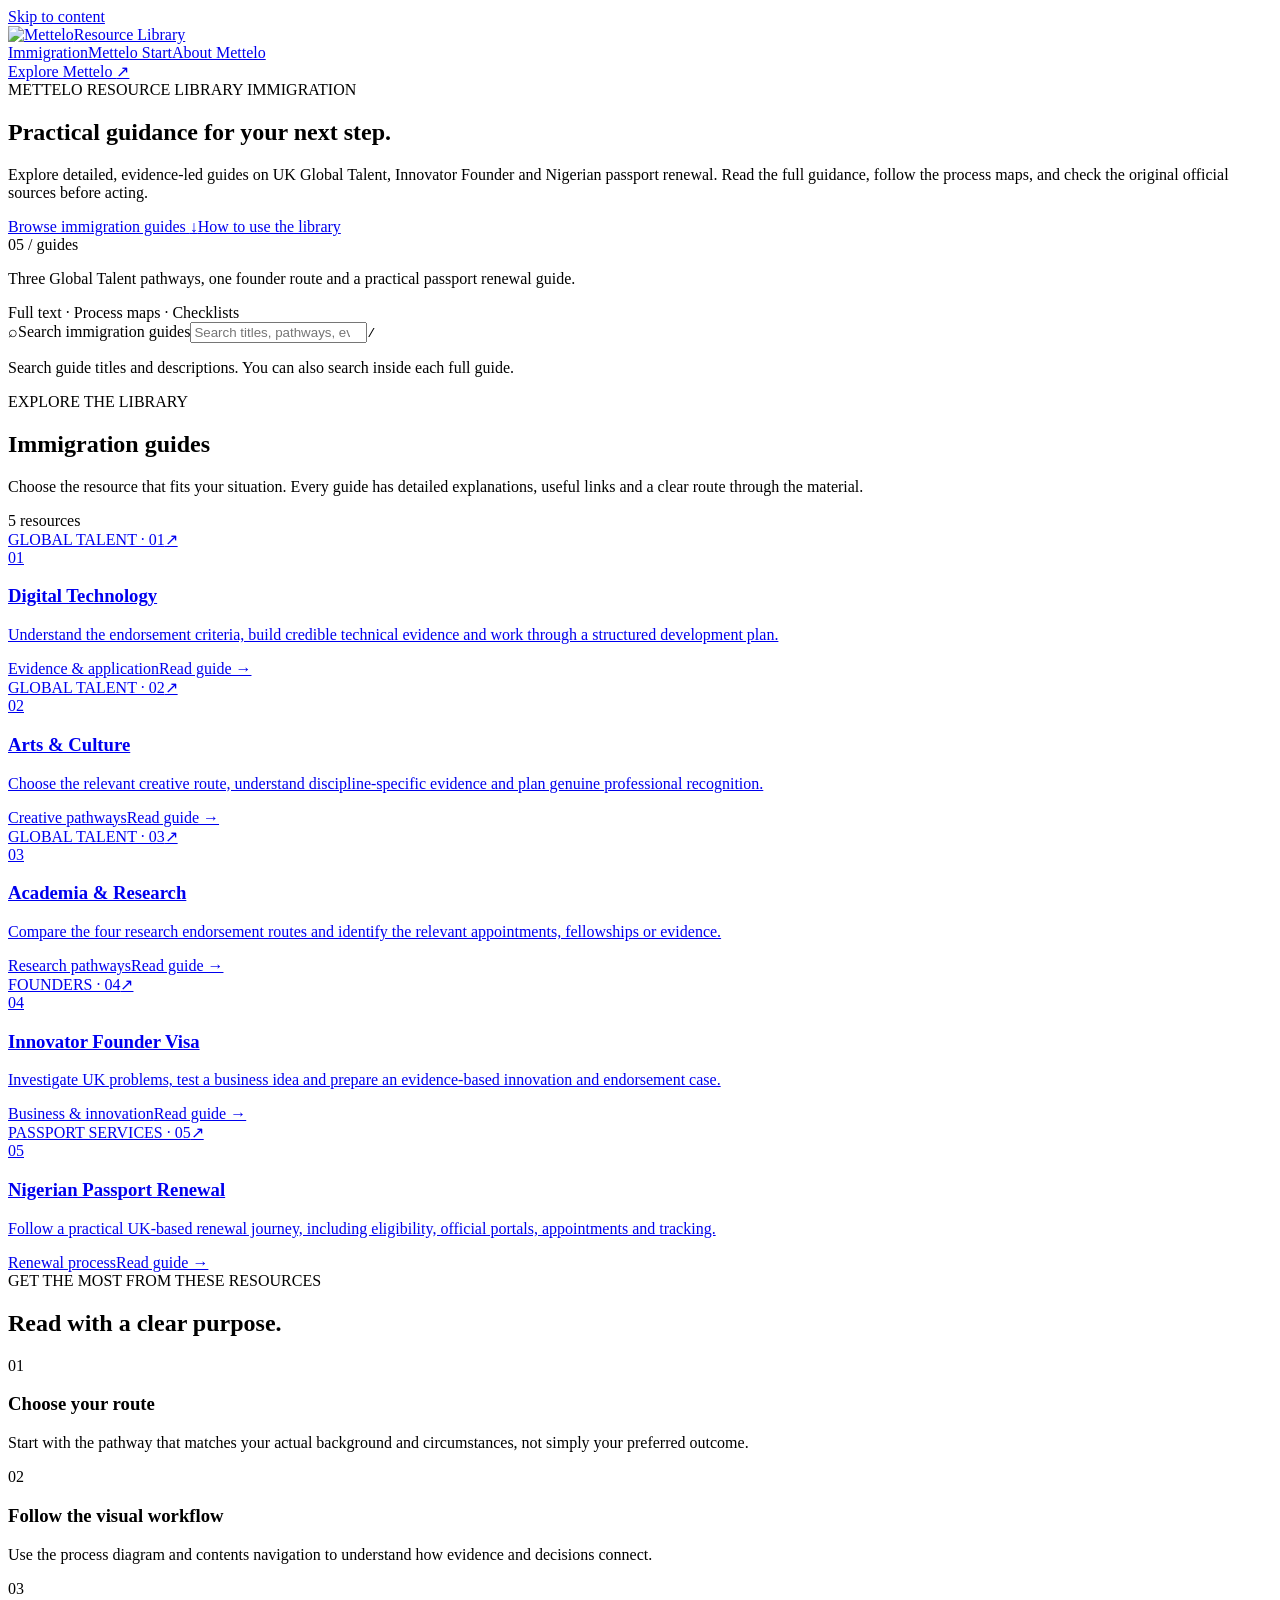
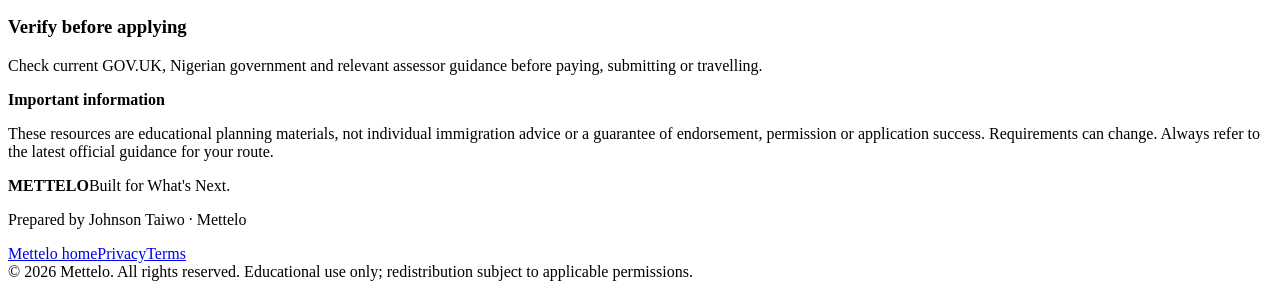
==== docs/index.html @ 8ab9c5bc "Create standalone immigration GitHub Pages site: docs/index.html" ====
<!doctype html>
<html lang="en-GB">
<head>
<meta charset="utf-8"><meta name="viewport" content="width=device-width,initial-scale=1">
<meta name="description" content="Read Mettelo's practical immigration guides covering Global Talent, Innovator Founder and Nigerian passport renewal.">
<meta name="theme-color" content="#102743">
<title>Immigration Resources | Mettelo Resource Library</title>
<link rel="icon" href="../assets/favicon.svg" type="image/svg+xml">
<link rel="stylesheet" href="assets/library.css">
</head>
<body data-page="home">
<a class="skip" href="#main">Skip to content</a>
<header class="site-header"><div class="header-inner">
<a href="../" class="brand" aria-label="Mettelo home"><img src="../assets/logo-navy.svg" alt="Mettelo" loading="eager"><span class="brand-divider"></span><span class="brand-note">Resource Library</span></a>
<nav class="top-nav" aria-label="Main navigation"><a class="active" href="./">Immigration</a><a href="../start/">Mettelo Start</a><a href="../our-story/">About Mettelo</a></nav>
<a href="https://mettelo.com/start/" class="header-action">Explore Mettelo <span aria-hidden="true">↗</span></a>
</div></header>
<main id="main">
<section class="hero"><div class="hero-inner">
<div><div class="eyebrow"><span class="eyebrow-mark"></span> METTELO RESOURCE LIBRARY <span class="eyebrow-line"></span> IMMIGRATION</div>
<h1>Practical guidance for your next step.</h1>
<p class="hero-copy">Explore detailed, evidence-led guides on UK Global Talent, Innovator Founder and Nigerian passport renewal. Read the full guidance, follow the process maps, and check the original official sources before acting.</p>
<div class="hero-actions"><a class="button button-primary" href="#guides">Browse immigration guides <span aria-hidden="true">↓</span></a><a class="button button-outline" href="#how-to-use">How to use the library</a></div>
</div>
<div class="hero-aside" aria-label="Library overview"><div class="aside-number">05<span> / guides</span></div><div class="aside-rule"></div><p>Three Global Talent pathways, one founder route and a practical passport renewal guide.</p><div class="aside-footer">Full text · Process maps · Checklists</div></div>
</div></section>
<section class="search-section" aria-label="Find a resource"><div class="container"><label class="search-field"><span class="search-icon" aria-hidden="true">⌕</span><span class="sr-only">Search immigration guides</span><input id="resource-search" type="search" placeholder="Search titles, pathways, evidence, eligibility…" autocomplete="off"><kbd>/</kbd></label><p class="search-tip">Search guide titles and descriptions. You can also search inside each full guide.</p></div></section>
<section class="listing section-pad" id="guides"><div class="container"><div class="section-heading"><div><span class="overline">EXPLORE THE LIBRARY</span><h2>Immigration guides</h2><p>Choose the resource that fits your situation. Every guide has detailed explanations, useful links and a clear route through the material.</p></div><span class="item-count" id="result-count">5 resources</span></div>
<div class="cards" id="resource-cards">
<a class="resource-card" data-keywords="digital technology global talent visa tech nation data engineering software ai product evidence promise talent" href="guide/?doc=global-talent/technology"><div class="card-top"><span class="card-category">GLOBAL TALENT · 01</span><span class="card-arrow">↗</span></div><div class="card-glyph">01</div><h3>Digital Technology</h3><p>Understand the endorsement criteria, build credible technical evidence and work through a structured development plan.</p><div class="card-bottom"><span>Evidence &amp; application</span><span>Read guide →</span></div></a>
<a class="resource-card" data-keywords="arts culture global talent visa music art theatre architecture fashion design film literature exhibitions evidence" href="guide/?doc=global-talent/arts-and-culture"><div class="card-top"><span class="card-category">GLOBAL TALENT · 02</span><span class="card-arrow">↗</span></div><div class="card-glyph">02</div><h3>Arts &amp; Culture</h3><p>Choose the relevant creative route, understand discipline-specific evidence and plan genuine professional recognition.</p><div class="card-bottom"><span>Creative pathways</span><span>Read guide →</span></div></a>
<a class="resource-card" data-keywords="research academia global talent visa universities fellowship academic appointment grants peer review ukri" href="guide/?doc=global-talent/academia-and-research"><div class="card-top"><span class="card-category">GLOBAL TALENT · 03</span><span class="card-arrow">↗</span></div><div class="card-glyph">03</div><h3>Academia &amp; Research</h3><p>Compare the four research endorsement routes and identify the relevant appointments, fellowships or evidence.</p><div class="card-bottom"><span>Research pathways</span><span>Read guide →</span></div></a>
<a class="resource-card" data-keywords="innovator founder visa business startup uk customer discovery innovation validation endorsement scalable viable" href="guide/?doc=innovator-founder/guide"><div class="card-top"><span class="card-category">FOUNDERS · 04</span><span class="card-arrow">↗</span></div><div class="card-glyph">04</div><h3>Innovator Founder Visa</h3><p>Investigate UK problems, test a business idea and prepare an evidence-based innovation and endorsement case.</p><div class="card-bottom"><span>Business &amp; innovation</span><span>Read guide →</span></div></a>
<a class="resource-card" data-keywords="nigerian passport renewal uk nigeria high commission immigration contactless appointment payment tracking" href="guide/?doc=nigerian-passport/passport-renewal-uk"><div class="card-top"><span class="card-category">PASSPORT SERVICES · 05</span><span class="card-arrow">↗</span></div><div class="card-glyph">05</div><h3>Nigerian Passport Renewal</h3><p>Follow a practical UK-based renewal journey, including eligibility, official portals, appointments and tracking.</p><div class="card-bottom"><span>Renewal process</span><span>Read guide →</span></div></a>
</div><p class="no-results" id="no-results" hidden>No matching guides. Try another search term.</p>
</div></section>
<section class="use-section" id="how-to-use"><div class="container"><div class="section-heading"><div><span class="overline">GET THE MOST FROM THESE RESOURCES</span><h2>Read with a clear purpose.</h2></div></div><div class="steps"><div><span class="step-no">01</span><h3>Choose your route</h3><p>Start with the pathway that matches your actual background and circumstances, not simply your preferred outcome.</p></div><div><span class="step-no">02</span><h3>Follow the visual workflow</h3><p>Use the process diagram and contents navigation to understand how evidence and decisions connect.</p></div><div><span class="step-no">03</span><h3>Verify before applying</h3><p>Check current GOV.UK, Nigerian government and relevant assessor guidance before paying, submitting or travelling.</p></div></div></div></section>
<section class="notice-section"><div class="container"><div class="notice-box"><strong>Important information</strong><p>These resources are educational planning materials, not individual immigration advice or a guarantee of endorsement, permission or application success. Requirements can change. Always refer to the latest official guidance for your route.</p></div></div></section>
</main>
<footer class="library-footer"><div class="container footer-inner"><div><strong>METTELO</strong><span>Built for What's Next.</span><p>Prepared by Johnson Taiwo · Mettelo</p></div><div><a href="../">Mettelo home</a><a href="../privacy/">Privacy</a><a href="../terms/">Terms</a></div></div><div class="container copyright">© 2026 Mettelo. All rights reserved. Educational use only; redistribution subject to applicable permissions.</div></footer>
<script src="assets/home.js" defer></script>
</body></html>
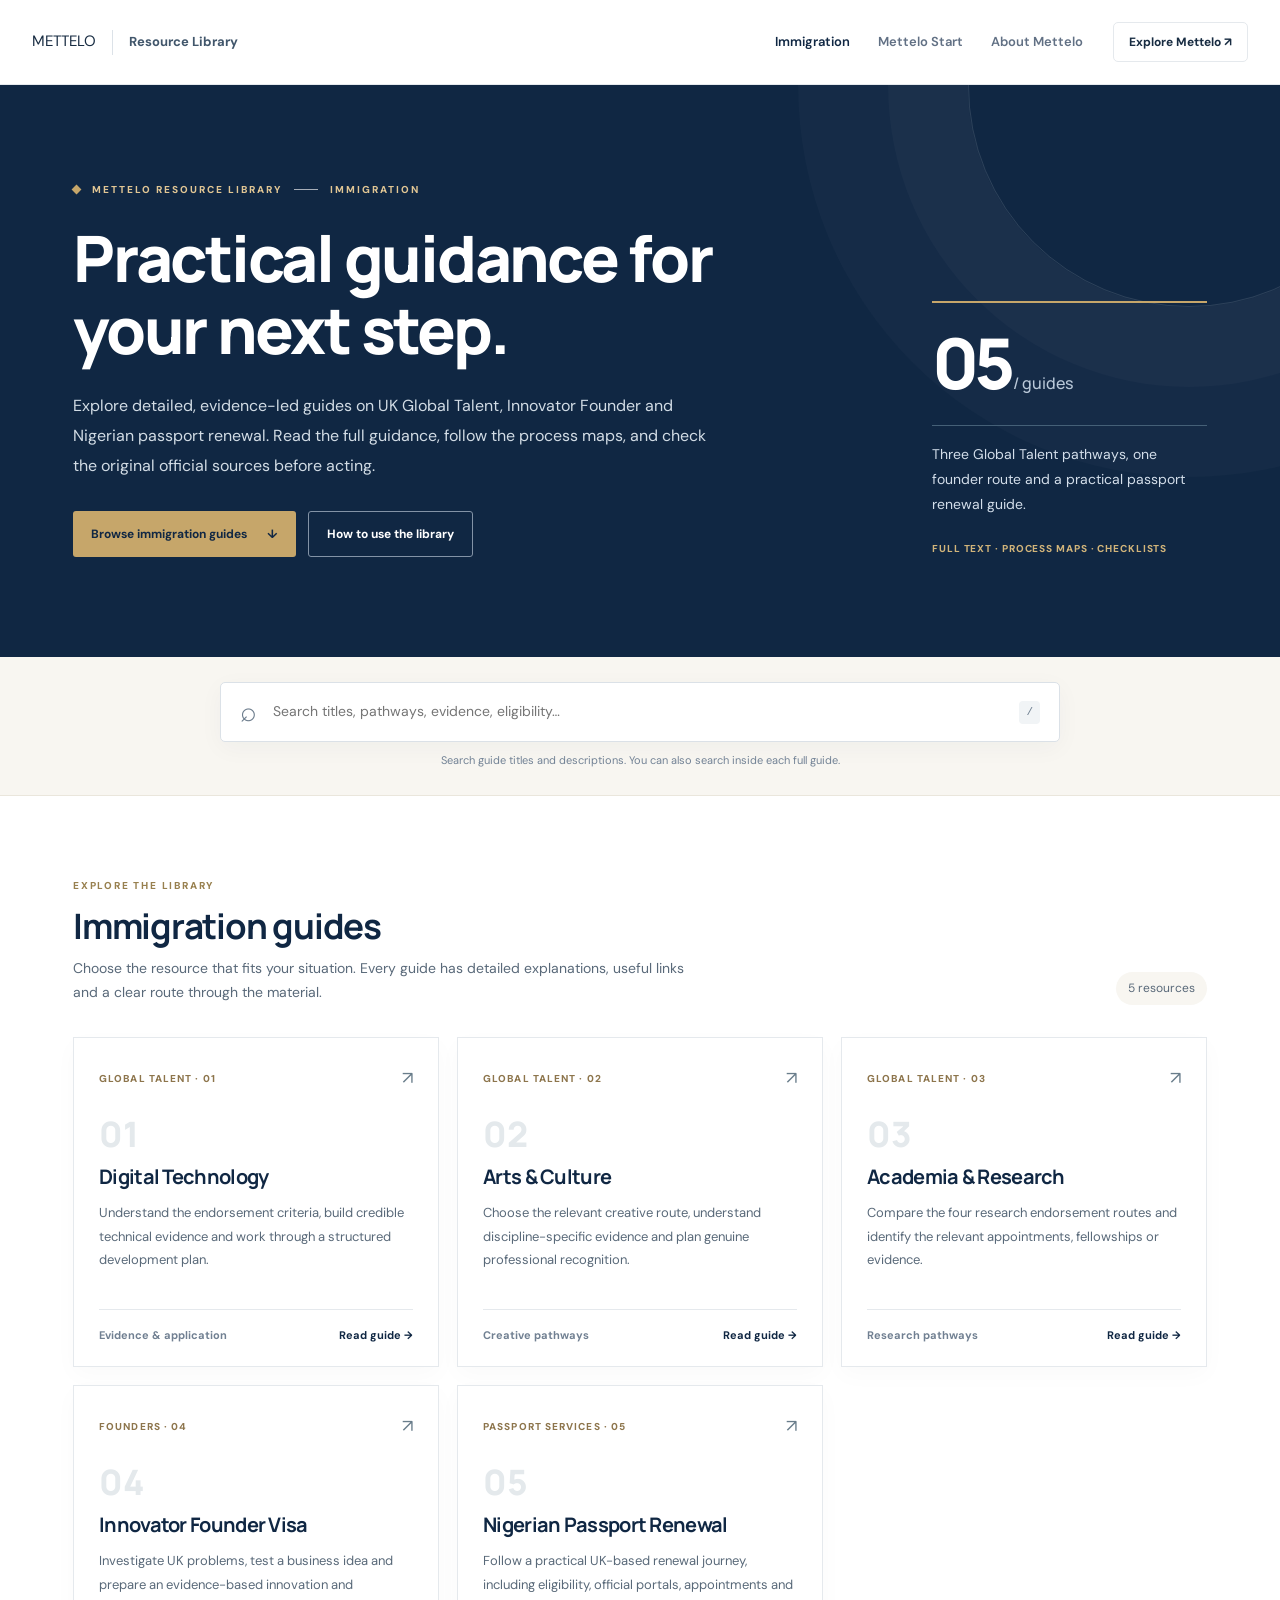
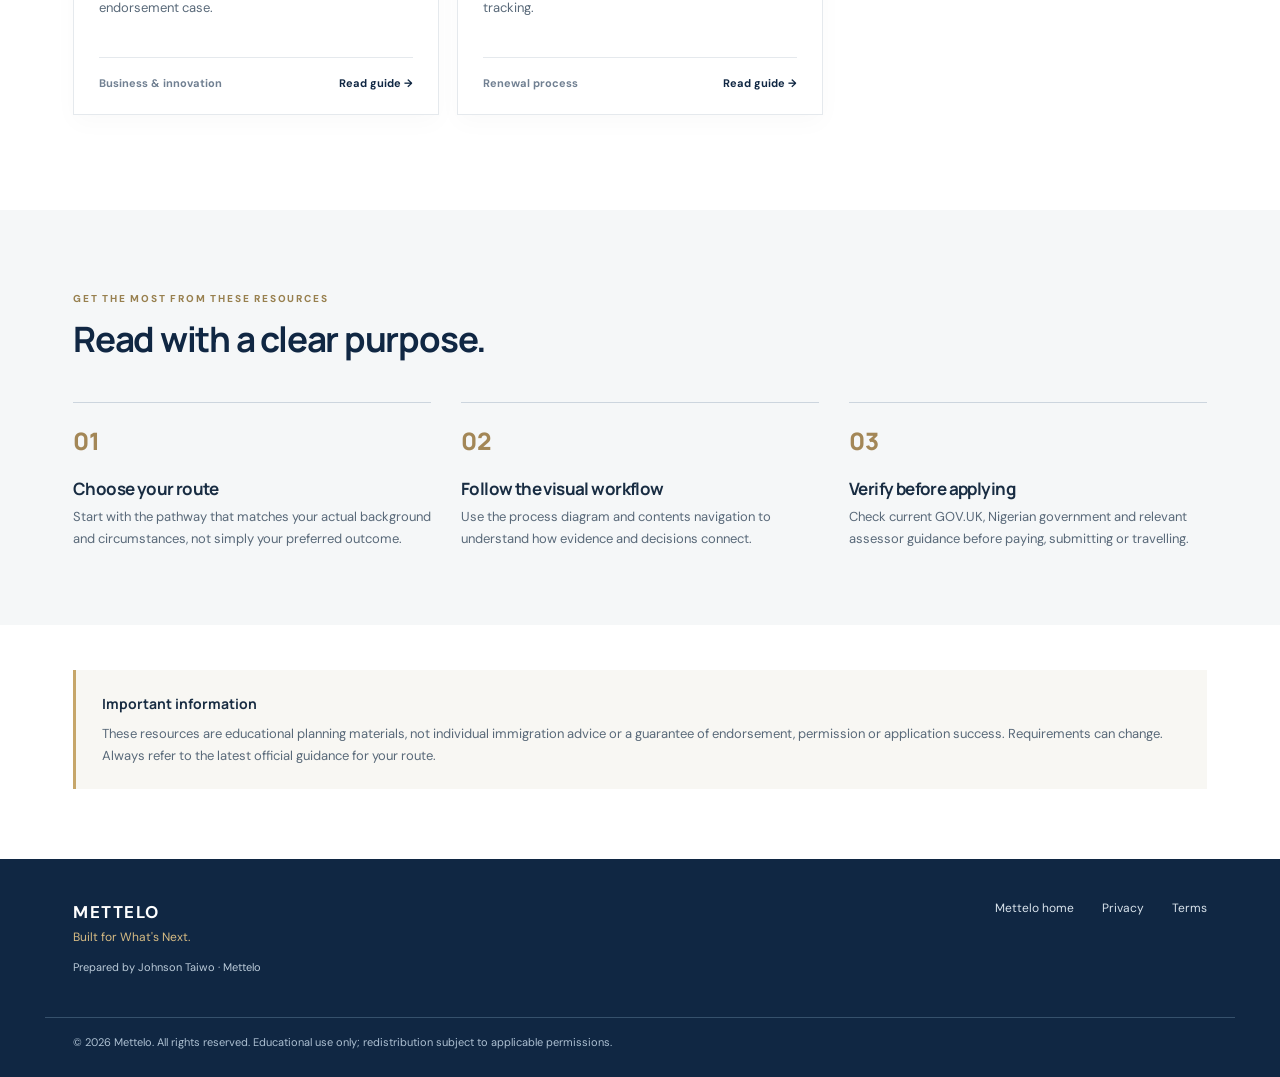
==== commit b4abe4b0: "Make resource Pages independent of Mettelo website V2" ====
--- a/docs/index.html
+++ b/docs/index.html
@@ -5,14 +5,14 @@
 <meta name="description" content="Read Mettelo's practical immigration guides covering Global Talent, Innovator Founder and Nigerian passport renewal.">
 <meta name="theme-color" content="#102743">
 <title>Immigration Resources | Mettelo Resource Library</title>
-<link rel="icon" href="../assets/favicon.svg" type="image/svg+xml">
+
 <link rel="stylesheet" href="assets/library.css">
 </head>
 <body data-page="home">
 <a class="skip" href="#main">Skip to content</a>
 <header class="site-header"><div class="header-inner">
-<a href="../" class="brand" aria-label="Mettelo home"><img src="../assets/logo-navy.svg" alt="Mettelo" loading="eager"><span class="brand-divider"></span><span class="brand-note">Resource Library</span></a>
-<nav class="top-nav" aria-label="Main navigation"><a class="active" href="./">Immigration</a><a href="../start/">Mettelo Start</a><a href="../our-story/">About Mettelo</a></nav>
+<a href="https://mettelo.com/" class="brand" aria-label="Mettelo home"><span class="brand-wordmark">METTELO</span><span class="brand-divider"></span><span class="brand-note">Resource Library</span></a>
+<nav class="top-nav" aria-label="Main navigation"><a class="active" href="./">Immigration</a><a href="https://mettelo.com/start/">Mettelo Start</a><a href="https://mettelo.com/our-story/">About Mettelo</a></nav>
 <a href="https://mettelo.com/start/" class="header-action">Explore Mettelo <span aria-hidden="true">↗</span></a>
 </div></header>
 <main id="main">
@@ -37,6 +37,6 @@
 <section class="use-section" id="how-to-use"><div class="container"><div class="section-heading"><div><span class="overline">GET THE MOST FROM THESE RESOURCES</span><h2>Read with a clear purpose.</h2></div></div><div class="steps"><div><span class="step-no">01</span><h3>Choose your route</h3><p>Start with the pathway that matches your actual background and circumstances, not simply your preferred outcome.</p></div><div><span class="step-no">02</span><h3>Follow the visual workflow</h3><p>Use the process diagram and contents navigation to understand how evidence and decisions connect.</p></div><div><span class="step-no">03</span><h3>Verify before applying</h3><p>Check current GOV.UK, Nigerian government and relevant assessor guidance before paying, submitting or travelling.</p></div></div></div></section>
 <section class="notice-section"><div class="container"><div class="notice-box"><strong>Important information</strong><p>These resources are educational planning materials, not individual immigration advice or a guarantee of endorsement, permission or application success. Requirements can change. Always refer to the latest official guidance for your route.</p></div></div></section>
 </main>
-<footer class="library-footer"><div class="container footer-inner"><div><strong>METTELO</strong><span>Built for What's Next.</span><p>Prepared by Johnson Taiwo · Mettelo</p></div><div><a href="../">Mettelo home</a><a href="../privacy/">Privacy</a><a href="../terms/">Terms</a></div></div><div class="container copyright">© 2026 Mettelo. All rights reserved. Educational use only; redistribution subject to applicable permissions.</div></footer>
+<footer class="library-footer"><div class="container footer-inner"><div><strong>METTELO</strong><span>Built for What's Next.</span><p>Prepared by Johnson Taiwo · Mettelo</p></div><div><a href="./">Mettelo home</a><a href="https://mettelo.com/privacy/">Privacy</a><a href="https://mettelo.com/terms/">Terms</a></div></div><div class="container copyright">© 2026 Mettelo. All rights reserved. Educational use only; redistribution subject to applicable permissions.</div></footer>
 <script src="assets/home.js" defer></script>
 </body></html>
--- a/docs/assets/library.css
+++ b/docs/assets/library.css
@@ -0,0 +1,15 @@
+@import url('https://fonts.googleapis.com/css2?family=DM+Sans:wght@400;500;600;700&family=Manrope:wght@400;500;600;700;800&display=swap');
+:root{--navy:#102743;--navy-2:#173451;--sand:#c6a66a;--cream:#f8f6f1;--white:#fff;--line:#e5e9ed;--muted:#596979;--ink:#182c42;--shadow:0 18px 50px rgba(15,37,62,.07)}
+*{box-sizing:border-box}html{scroll-behavior:smooth}body{margin:0;background:#fff;color:var(--ink);font-family:"DM Sans",Arial,sans-serif;font-size:15px;line-height:1.7}h1,h2,h3,h4{font-family:Manrope,"DM Sans",sans-serif;letter-spacing:-.035em;line-height:1.25}a{color:inherit}a:focus-visible,button:focus-visible,input:focus-visible{outline:3px solid var(--sand);outline-offset:3px}button,input{font:inherit}.container{max-width:1190px;margin:0 auto;padding:0 28px}.sr-only{position:absolute;width:1px;height:1px;overflow:hidden;clip:rect(0,0,0,0)}.skip{position:absolute;left:-999px;top:10px;background:#fff;padding:12px;z-index:1000}.skip:focus{left:12px}
+.site-header{background:var(--white);border-bottom:1px solid var(--line);position:relative;z-index:9}.header-inner{max-width:1280px;min-height:84px;margin:auto;padding:12px 32px;display:flex;gap:30px;align-items:center}.brand{display:inline-flex;align-items:center;text-decoration:none;gap:16px;margin-right:auto;white-space:nowrap}.brand img{max-width:125px;max-height:43px;object-fit:contain}.brand-divider{width:1px;height:25px;background:#dce2e8}.brand-note{font-size:13px;font-weight:700;color:#41566b}.top-nav{display:flex;gap:28px}.top-nav a{text-decoration:none;font-weight:600;color:#617084;font-size:13px}.top-nav a:hover,.top-nav a.active{color:var(--navy)}.header-action{border:1px solid var(--line);padding:9px 15px;border-radius:5px;text-decoration:none;font-size:12px;font-weight:700;white-space:nowrap}
+.hero{background:var(--navy);color:white;position:relative;overflow:hidden}.hero:before{content:"";position:absolute;width:440px;height:440px;right:-130px;top:-220px;border:1px solid rgba(255,255,255,.12);border-radius:50%;box-shadow:0 0 0 80px rgba(255,255,255,.025),0 0 0 170px rgba(255,255,255,.02)}.hero-inner{max-width:1190px;padding:96px 28px 100px;margin:auto;display:grid;grid-template-columns:minmax(0,1fr) 275px;gap:90px;position:relative}.eyebrow{display:flex;align-items:center;gap:12px;font-size:10px;letter-spacing:.2em;font-weight:800;color:#e1c694}.eyebrow-mark{width:7px;height:7px;background:var(--sand);transform:rotate(45deg)}.eyebrow-line{width:24px;height:1px;background:#a7aeb8}.hero h1{font-size:clamp(39px,5vw,67px);max-width:750px;margin:24px 0;line-height:1.13;font-weight:800}.hero-copy{font-size:16px;color:#d2dce5;max-width:650px;line-height:1.9}.hero-actions{display:flex;gap:12px;margin-top:29px;flex-wrap:wrap}.button{display:inline-flex;gap:20px;align-items:center;justify-content:center;text-decoration:none;padding:12px 18px;font-size:12px;font-weight:700;border-radius:3px;transition:transform .15s}.button:hover{transform:translateY(-2px)}.button-primary{background:var(--sand);color:var(--navy)}.button-outline{border:1px solid #b9c4cf;color:inherit}.hero .button-outline{border-color:#8393a6;color:#fff}.hero-aside{align-self:end;border-top:2px solid var(--sand);padding-top:24px}.aside-number{font-family:Manrope;font-size:70px;font-weight:800;letter-spacing:-.07em;line-height:1}.aside-number span{font-size:16px;font-weight:500;letter-spacing:0;color:#bac9d9}.aside-rule{height:1px;background:#456077;margin:28px 0 16px}.hero-aside p{color:#d3deea;line-height:1.8;font-size:14px}.aside-footer{font-size:10px;letter-spacing:.09em;color:#d1b47a;text-transform:uppercase;font-weight:800;margin-top:23px}
+.search-section{background:var(--cream);padding:25px 0;border-bottom:1px solid #eae6dc}.search-field{max-width:840px;margin:auto;display:flex;align-items:center;gap:14px;padding:15px 19px;background:white;border:1px solid #dbe1e7;box-shadow:0 6px 24px rgba(24,49,74,.04);border-radius:5px}.search-icon{font-size:28px;line-height:1;color:#6d7d8d}.search-field input{border:0;outline:0;flex:1;min-width:0;font-size:14px;color:var(--navy)}.search-field input:focus{outline:0}.search-field kbd{font-size:11px;background:#f1f4f6;padding:2px 7px;border-radius:4px;color:#6c7d8e}.search-tip{font-size:11px;text-align:center;color:#728295;margin:9px 0 0}
+.section-pad{padding:76px 0 95px}.section-heading{display:flex;justify-content:space-between;align-items:flex-end;gap:20px;margin-bottom:32px}.section-heading h2{font-size:35px;color:var(--navy);margin:8px 0}.section-heading p{max-width:620px;margin:0;color:var(--muted);font-size:14px}.overline{color:#98804f;letter-spacing:.18em;font-size:10px;font-weight:800}.item-count{font-size:12px;color:var(--muted);background:var(--cream);padding:6px 12px;border-radius:50px}.cards{display:grid;grid-template-columns:repeat(3,minmax(0,1fr));gap:18px}.resource-card{position:relative;display:flex;flex-direction:column;min-height:330px;padding:25px 25px 21px;text-decoration:none;border:1px solid var(--line);background:white;box-shadow:0 8px 23px rgba(15,37,62,.025);transition:border-color .2s,transform .2s,box-shadow .2s}.resource-card:hover{transform:translateY(-5px);box-shadow:var(--shadow);border-color:var(--sand)}.card-top,.card-bottom{display:flex;align-items:center;justify-content:space-between;gap:12px}.card-category{font-size:10px;font-weight:800;letter-spacing:.11em;color:#8d754c}.card-arrow{font-size:18px;color:#697d8b}.card-glyph{font-size:35px;font-weight:800;font-family:Manrope;color:#e4e9ec;line-height:1;margin:24px 0 12px}.resource-card h3{font-size:20px;margin:0 0 12px;color:var(--navy)}.resource-card p{font-size:13px;color:var(--muted);line-height:1.8;margin:0 0 24px}.card-bottom{border-top:1px solid var(--line);padding-top:16px;margin-top:auto;font-size:11px;font-weight:700;color:#718092}.card-bottom span:last-child{color:var(--navy)}.no-results{background:var(--cream);padding:25px;text-align:center}
+.use-section{background:#f5f7f8;padding:75px 0}.steps{display:grid;grid-template-columns:repeat(3,1fr);gap:30px}.steps>div{border-top:1px solid #ccd5de;padding-top:18px}.step-no{color:#a38757;font-family:Manrope;font-weight:800;font-size:24px}.steps h3{font-size:17px;margin:16px 0 7px}.steps p{font-size:13px;color:var(--muted);margin:0}.notice-section{padding:45px 0 70px}.notice-box{padding:22px 26px;border-left:3px solid var(--sand);background:#f8f7f3}.notice-box strong{font-family:Manrope;font-size:14px}.notice-box p{font-size:13px;color:var(--muted);margin:5px 0 0}.library-footer{background:var(--navy);color:white}.footer-inner{padding-top:39px;padding-bottom:29px;display:flex;justify-content:space-between;gap:20px}.footer-inner strong{display:block;letter-spacing:.09em;font-size:17px}.footer-inner span{display:block;color:#d7bc84;font-size:12px}.footer-inner p{color:#bbcbd9;font-size:11px}.footer-inner>div:last-child{display:flex;gap:28px;align-items:flex-start}.footer-inner a{color:#d9e3ec;text-decoration:none;font-size:12px}.copyright{font-size:11px;color:#adc0d2;border-top:1px solid #36516c;padding-top:15px;padding-bottom:25px}.copyright a{color:inherit}
+.reader-shell{display:grid;grid-template-columns:minmax(200px,265px) minmax(0,850px) minmax(150px,245px);max-width:1500px;min-height:70vh;margin:0 auto}.reader-sidebar{background:#f8fafb;border-right:1px solid var(--line);padding:35px 22px 35px 32px;align-self:stretch}.sidebar-label{font-size:10px;letter-spacing:.16em;color:#8b754d;font-weight:800;margin:4px 0 16px}.sidebar-back{display:block;font-size:12px;text-decoration:none;margin-bottom:30px;color:var(--navy);font-weight:700}.sidebar-section{font-size:10px;letter-spacing:.12em;font-weight:800;color:#80909e;margin:25px 0 8px}.sidebar-link,.related-links a{display:block;color:#52677a;text-decoration:none;font-size:12px;padding:10px 12px;border-radius:4px;line-height:1.4}.sidebar-link:hover,.related-links a:hover{background:#eef2f5;color:var(--navy)}.sidebar-link.active{background:#e6ecef;color:var(--navy);font-weight:800;border-left:3px solid var(--sand)}.sidebar-disclaimer{font-size:11px;color:#8392a0;border-top:1px solid var(--line);margin-top:30px;padding-top:20px;line-height:1.7}.reader-main{min-width:0;padding:38px clamp(24px,4vw,68px) 90px}.reader-breadcrumb{display:flex;align-items:center;gap:12px;font-size:12px;color:#79899a;margin-bottom:44px}.reader-breadcrumb a{color:#6b7e8e;text-decoration:none}.reader-pretitle{font-size:11px;font-weight:800;letter-spacing:.18em;color:#a08453}.reader-title-block h1{font-size:clamp(30px,3.3vw,45px);color:var(--navy);margin:14px 0}.reader-title-block p{font-size:15px;color:var(--muted);line-height:1.8;max-width:660px}.reader-meta{display:flex;flex-wrap:wrap;gap:14px;margin:22px 0 25px;padding:15px 0;border-top:1px solid var(--line);border-bottom:1px solid var(--line);font-size:11px;color:#687b8d}.reader-meta span+span:before{content:"•";padding-right:14px;color:var(--sand)}.reader-tools{display:flex;gap:12px;align-items:center;margin-bottom:32px}.reader-find{flex:1;display:flex;align-items:center;gap:9px;border:1px solid var(--line);padding:9px 11px;border-radius:4px;color:#758597}.reader-find input{border:0;outline:0;min-width:0;width:100%;font-size:12px}.reader-tools button{background:#fff;border:1px solid var(--line);border-radius:4px;padding:10px 13px;font-size:11px;cursor:pointer}.reader-tools button:hover{background:var(--cream)}#find-count{font-size:11px;color:#687b8d}.error-box{padding:16px;background:#fff3ed;border:1px solid #e2ac93}.toc-sidebar{border-left:1px solid var(--line);padding:36px 23px}.toc-sticky{position:sticky;top:28px;max-height:calc(100vh - 60px);overflow:auto}.toc{display:flex;flex-direction:column;gap:3px}.toc a{font-size:11px;text-decoration:none;color:#718192;line-height:1.5;padding:7px 5px;border-left:2px solid transparent}.toc a:hover{color:var(--navy);border-left-color:var(--sand)}.toc a.toc-h3{padding-left:17px}.toc-help{border-top:1px solid var(--line);margin-top:30px;padding-top:18px}.toc-help strong{font-size:12px}.toc-help p{font-size:11px;color:#7c8b9a;line-height:1.7}
+.markdown-content{color:#283b50;font-size:14px;line-height:1.88;overflow-wrap:anywhere}.markdown-content>h1:first-child{display:none}.markdown-content h2,.markdown-content h3,.markdown-content h4{scroll-margin-top:30px;color:#102743}.markdown-content h2{font-size:26px;border-bottom:1px solid var(--line);padding-bottom:14px;margin:49px 0 20px}.markdown-content h3{font-size:20px;margin:32px 0 15px}.markdown-content h4{font-size:16px;margin:25px 0 8px}.markdown-content p{margin:14px 0}.markdown-content ul,.markdown-content ol{padding-left:23px}.markdown-content li{padding-left:4px;margin-bottom:6px}.markdown-content a{color:#1c5b90;text-decoration:underline;text-underline-offset:3px}.markdown-content blockquote{border-left:3px solid var(--sand);background:#f9f7f0;padding:14px 20px;margin:23px 0;color:#445565}.markdown-content blockquote p{margin:5px 0}.markdown-content table{border-collapse:collapse;width:100%;font-size:12px;min-width:520px}.markdown-content th{background:#eff3f6;color:#203b55;text-align:left}.markdown-content td,.markdown-content th{border:1px solid #dfe5eb;padding:10px 12px;vertical-align:top}.markdown-content .table-scroll{max-width:100%;overflow-x:auto;margin:20px 0}.markdown-content pre{background:#102743;color:#eef4f8;padding:19px;overflow:auto;border-radius:5px;font-size:12px;line-height:1.7}.markdown-content code{font-size:.91em;background:#f0f3f5;padding:2px 5px;border-radius:3px}.markdown-content pre code{color:inherit;background:transparent;padding:0}.markdown-content hr{border:0;border-top:1px solid var(--line);margin:30px 0}.markdown-content img{max-width:100%;height:auto}.diagram-frame{margin:25px 0;max-width:100%;border:1px solid var(--line);background:#fff;border-radius:6px;box-shadow:0 5px 21px rgba(19,48,73,.035);overflow-x:auto;padding:18px}.diagram-label{font-size:10px;text-transform:uppercase;letter-spacing:.14em;font-weight:800;color:#9b7e4f;margin-bottom:15px}.diagram-frame svg{max-width:none;min-width:100%;height:auto}.mark-hit{background:#fce2a7;outline:1px solid #ddba6b;border-radius:2px}.reader-bottom{border-top:1px solid var(--line);margin-top:55px;padding-top:25px}.reader-bottom-note{font-size:12px;color:var(--muted);margin-bottom:20px}.reader-bottom .button-outline{color:var(--navy)}.mobile-reader-nav{display:none}
+@media(max-width:1180px){.toc-sidebar{display:none}.reader-shell{grid-template-columns:235px minmax(0,1fr)}.reader-main{padding:35px 6vw 65px}.cards{grid-template-columns:repeat(2,1fr)}}@media(max-width:760px){.header-inner{min-height:72px;padding:10px 18px}.brand img{max-width:104px}.brand-note{font-size:11px}.top-nav,.header-action{display:none}.hero-inner{grid-template-columns:1fr;padding:69px 22px;gap:34px}.hero h1{font-size:42px}.hero-aside{max-width:350px}.aside-number{font-size:48px}.container{padding:0 19px}.cards,.steps{grid-template-columns:1fr}.resource-card{min-height:280px}.section-pad{padding:55px 0 65px}.section-heading{align-items:flex-start}.section-heading h2{font-size:28px}.item-count{white-space:nowrap}.footer-inner{display:block}.footer-inner>div:last-child{margin-top:17px;flex-wrap:wrap}.reader-shell{display:block}.reader-sidebar{display:none;background:#f8fafb;padding:20px;border-bottom:1px solid var(--line)}.reader-sidebar.open{display:block}.mobile-reader-nav{display:flex;justify-content:space-between;gap:10px;padding-bottom:20px}.mobile-reader-nav button{border:1px solid var(--line);background:white;padding:7px 12px;font-size:12px;border-radius:4px}.mobile-reader-nav a{text-decoration:none;font-size:12px;color:#54697a}.reader-main{padding:24px 22px 60px}.reader-breadcrumb{margin-bottom:25px}.reader-meta{gap:4px}.reader-meta span+span:before{content:"";padding:0}.reader-tools{flex-wrap:wrap}.reader-find{flex-basis:100%}.markdown-content{font-size:13px}.markdown-content h2{font-size:23px}.markdown-content h3{font-size:18px}.diagram-frame{padding:10px}.hero-aside{display:none}}
+@media(prefers-reduced-motion:reduce){html{scroll-behavior:auto}.button,.resource-card{transition:none}}
+
+/* The HTML hidden attribute must override component display rules. */
+[hidden]{display:none!important}
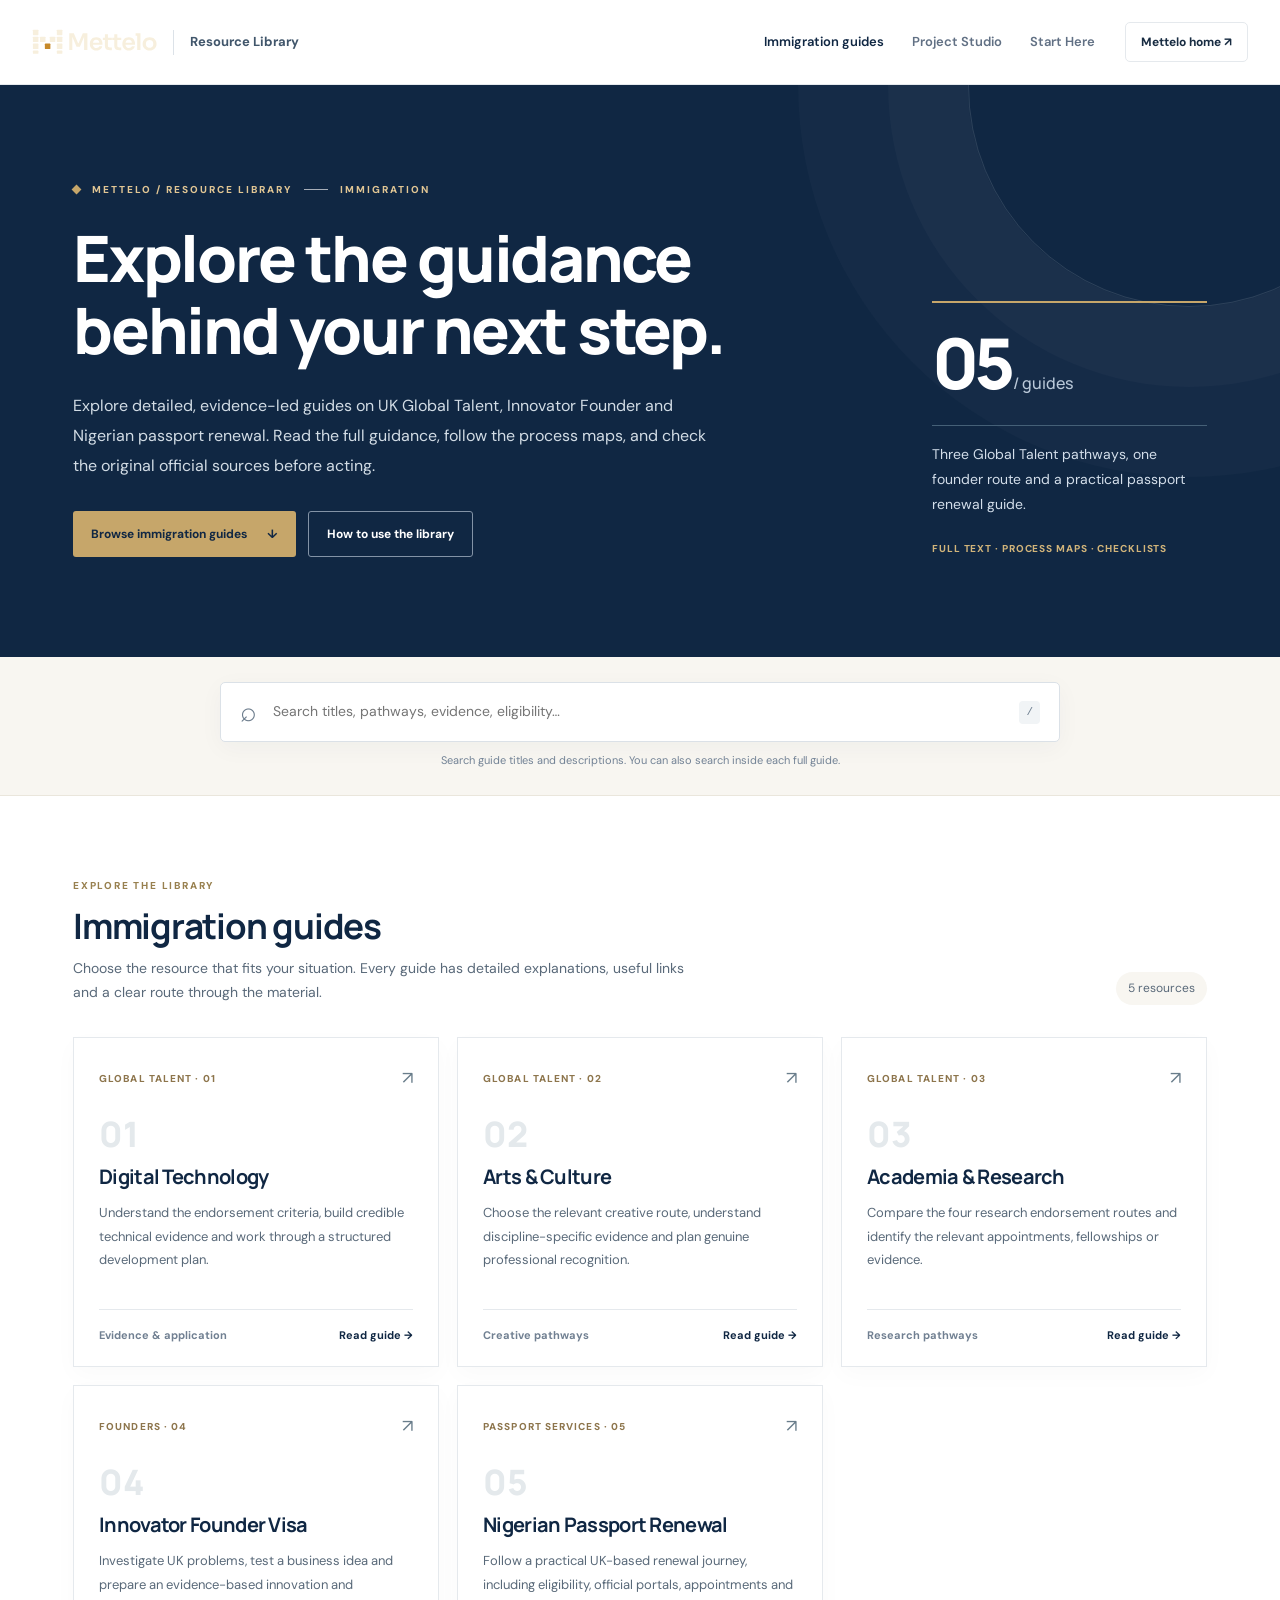
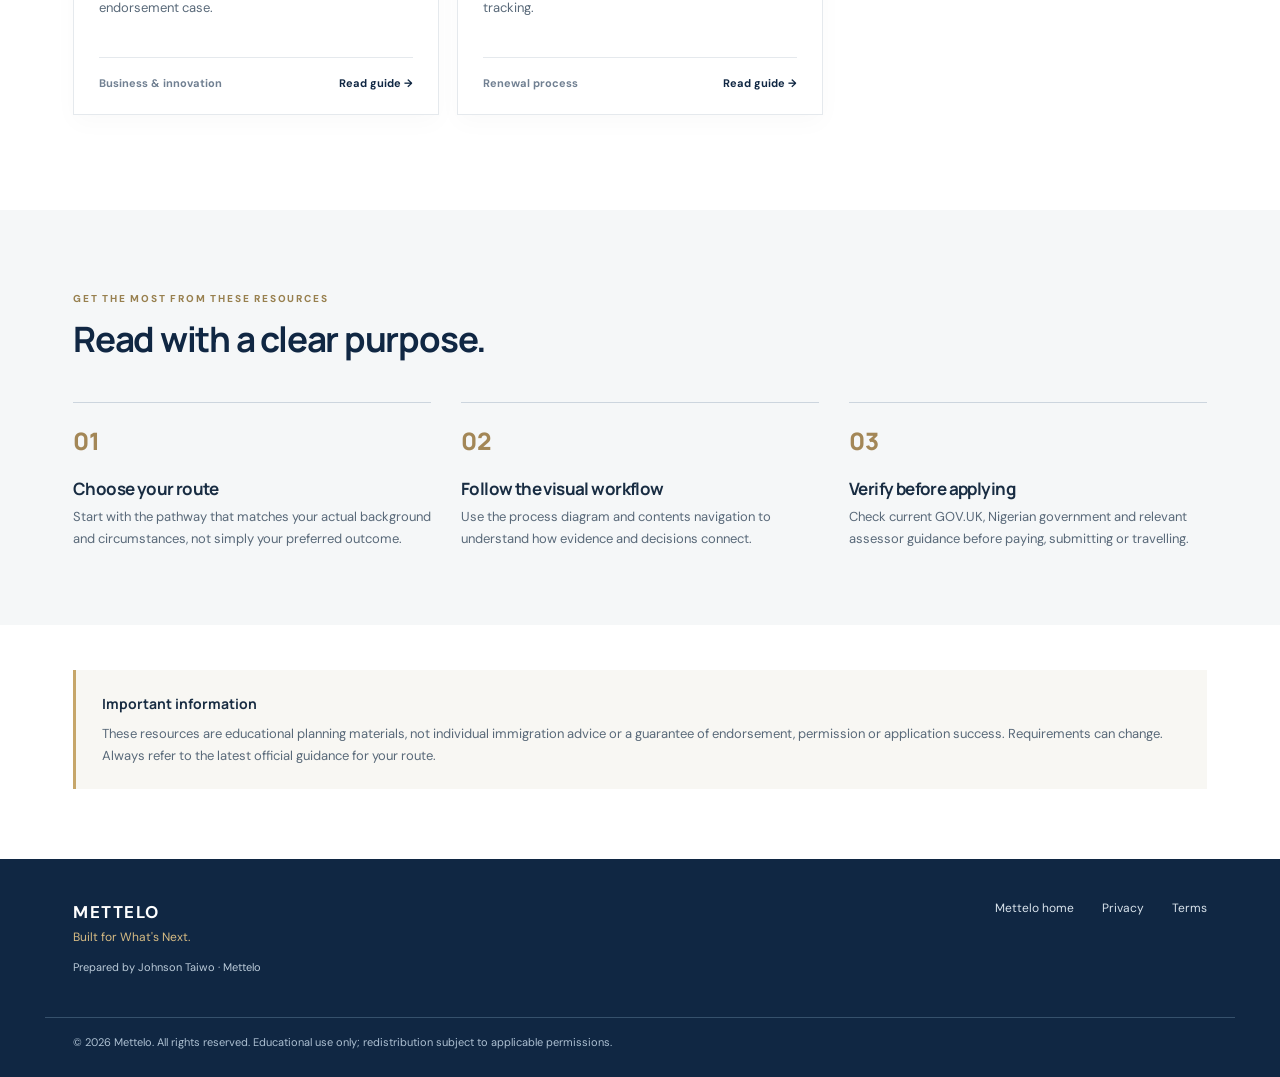
==== commit 0764bc23: "Align resource library navigation and logo with Mettelo Project Studio" ====
--- a/docs/index.html
+++ b/docs/index.html
@@ -11,14 +11,14 @@
 <body data-page="home">
 <a class="skip" href="#main">Skip to content</a>
 <header class="site-header"><div class="header-inner">
-<a href="https://mettelo.com/" class="brand" aria-label="Mettelo home"><span class="brand-wordmark">METTELO</span><span class="brand-divider"></span><span class="brand-note">Resource Library</span></a>
-<nav class="top-nav" aria-label="Main navigation"><a class="active" href="./">Immigration</a><a href="https://mettelo.com/start/">Mettelo Start</a><a href="https://mettelo.com/our-story/">About Mettelo</a></nav>
-<a href="https://mettelo.com/start/" class="header-action">Explore Mettelo <span aria-hidden="true">↗</span></a>
+<a href="./" class="brand" aria-label="Mettelo Resource Library home"><img src="assets/mettelo-logo-light.svg" alt="Mettelo" class="official-logo"><span class="brand-divider"></span><span class="brand-note">Resource Library</span></a>
+<nav class="top-nav" aria-label="Resource Library"><a class="active" href="./">Immigration guides</a><a href="https://mettelo.github.io/project-library/">Project Studio</a><a href="https://mettelo.com/start/">Start Here</a></nav>
+<a href="https://mettelo.com/" class="header-action">Mettelo home <span aria-hidden="true">↗</span></a>
 </div></header>
 <main id="main">
 <section class="hero"><div class="hero-inner">
-<div><div class="eyebrow"><span class="eyebrow-mark"></span> METTELO RESOURCE LIBRARY <span class="eyebrow-line"></span> IMMIGRATION</div>
-<h1>Practical guidance for your next step.</h1>
+<div><div class="eyebrow"><span class="eyebrow-mark"></span> METTELO / RESOURCE LIBRARY <span class="eyebrow-line"></span> IMMIGRATION</div>
+<h1>Explore the guidance behind your next step.</h1>
 <p class="hero-copy">Explore detailed, evidence-led guides on UK Global Talent, Innovator Founder and Nigerian passport renewal. Read the full guidance, follow the process maps, and check the original official sources before acting.</p>
 <div class="hero-actions"><a class="button button-primary" href="#guides">Browse immigration guides <span aria-hidden="true">↓</span></a><a class="button button-outline" href="#how-to-use">How to use the library</a></div>
 </div>
--- a/docs/assets/library.css
+++ b/docs/assets/library.css
@@ -13,3 +13,5 @@
 
 /* The HTML hidden attribute must override component display rules. */
 [hidden]{display:none!important}
+
+.brand-wordmark{font-family:Manrope,sans-serif;font-size:20px;font-weight:800;letter-spacing:.06em;color:#102743}
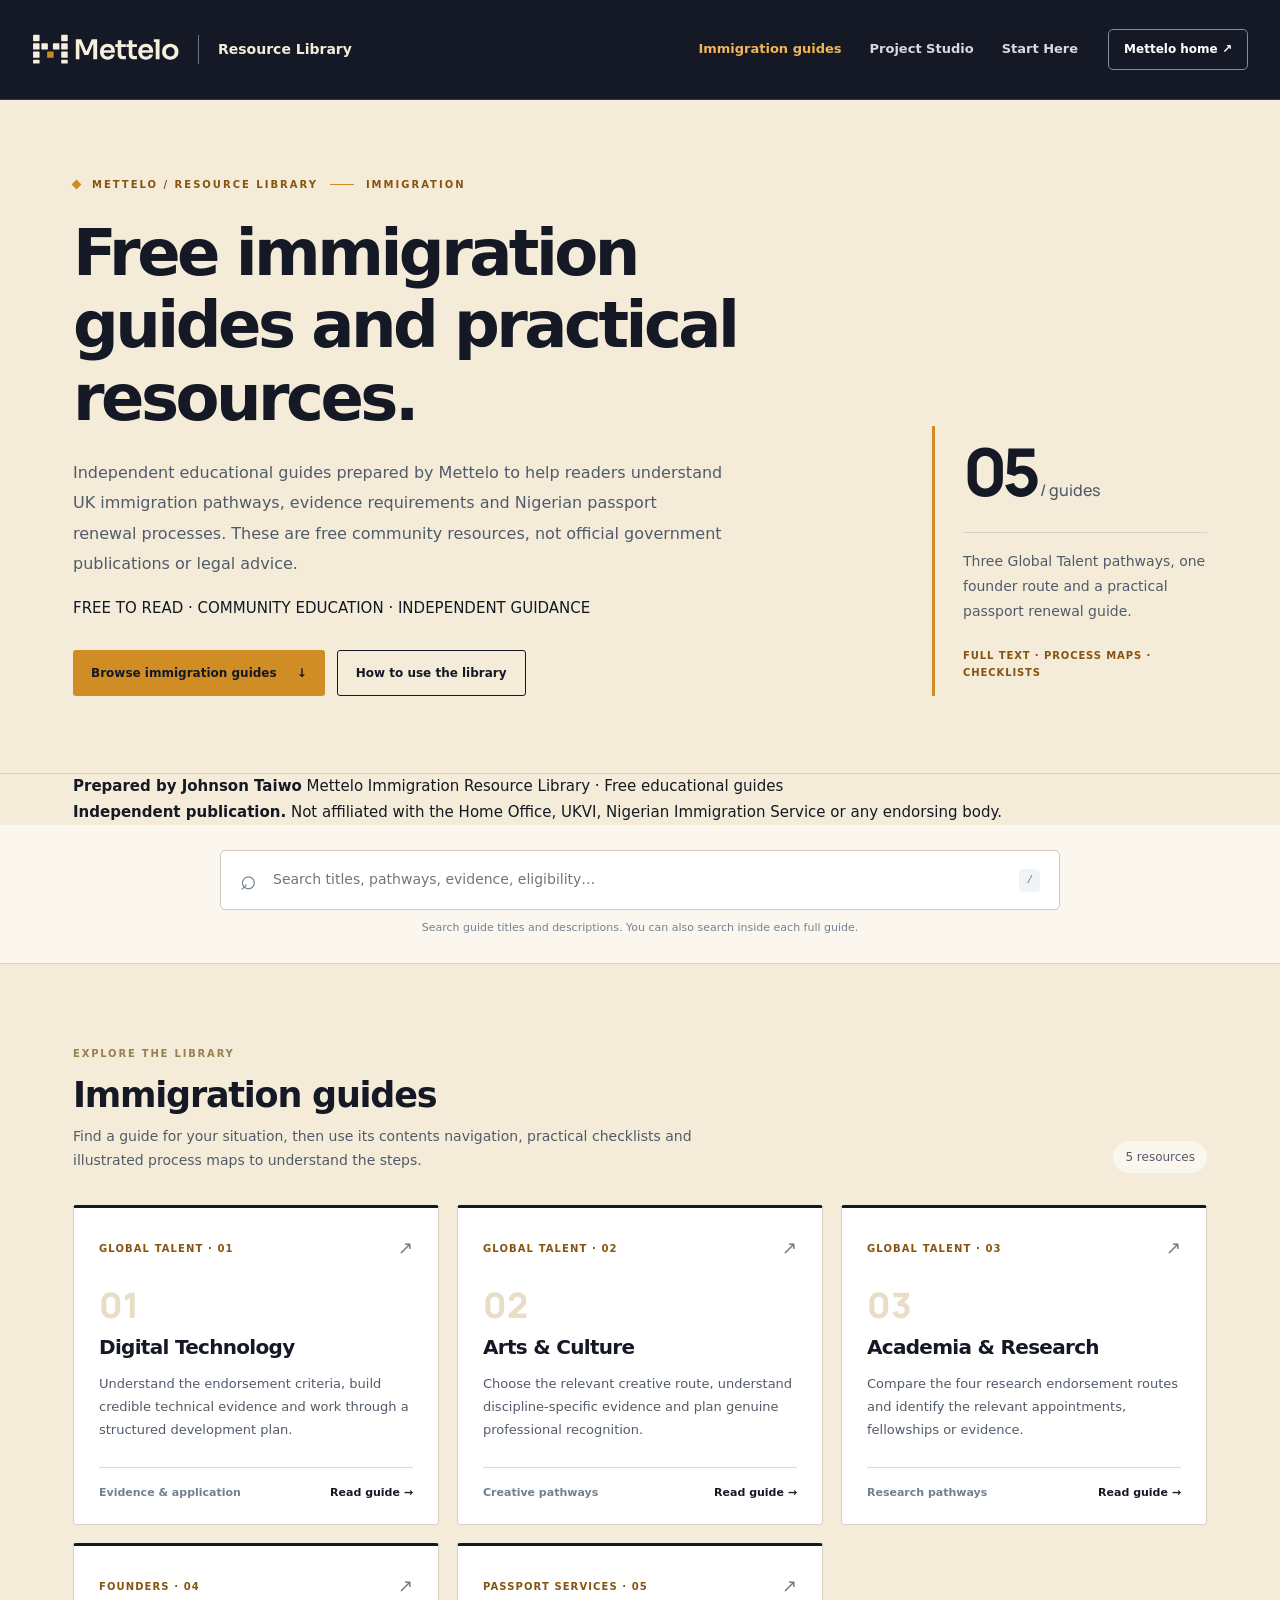
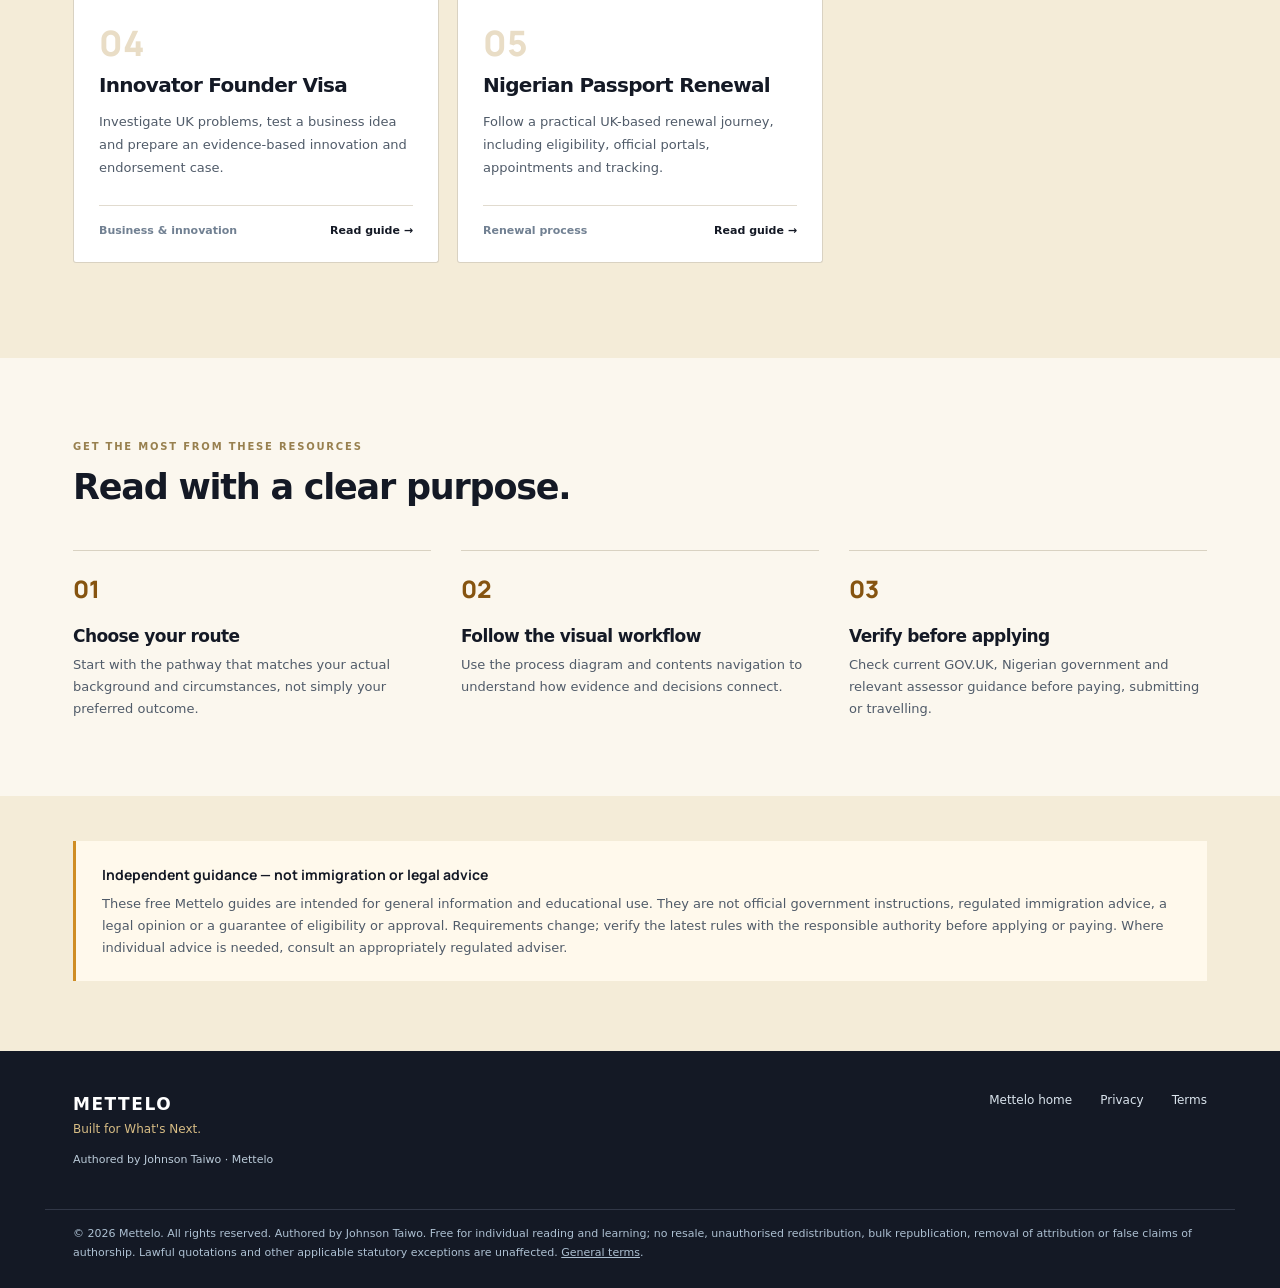
==== commit a91315e5: "Position homepage as independent free immigration guides with authorship, disclaimer and reuse polic" ====
--- a/docs/index.html
+++ b/docs/index.html
@@ -4,7 +4,7 @@
 <meta charset="utf-8"><meta name="viewport" content="width=device-width,initial-scale=1">
 <meta name="description" content="Read Mettelo's practical immigration guides covering Global Talent, Innovator Founder and Nigerian passport renewal.">
 <meta name="theme-color" content="#102743">
-<title>Immigration Resources | Mettelo Resource Library</title>
+<title>Free Immigration Guides & Resources | Mettelo</title>
 
 <link rel="stylesheet" href="assets/library.css">
 </head>
@@ -18,14 +18,15 @@
 <main id="main">
 <section class="hero"><div class="hero-inner">
 <div><div class="eyebrow"><span class="eyebrow-mark"></span> METTELO / RESOURCE LIBRARY <span class="eyebrow-line"></span> IMMIGRATION</div>
-<h1>Explore the guidance behind your next step.</h1>
-<p class="hero-copy">Explore detailed, evidence-led guides on UK Global Talent, Innovator Founder and Nigerian passport renewal. Read the full guidance, follow the process maps, and check the original official sources before acting.</p>
-<div class="hero-actions"><a class="button button-primary" href="#guides">Browse immigration guides <span aria-hidden="true">↓</span></a><a class="button button-outline" href="#how-to-use">How to use the library</a></div>
+<h1>Free immigration guides and practical resources.</h1>
+<p class="hero-copy">Independent educational guides prepared by Mettelo to help readers understand UK immigration pathways, evidence requirements and Nigerian passport renewal processes. These are free community resources, not official government publications or legal advice.</p>
+<div class="home-badge">FREE TO READ <span aria-hidden="true">·</span> COMMUNITY EDUCATION <span aria-hidden="true">·</span> INDEPENDENT GUIDANCE</div><div class="hero-actions"><a class="button button-primary" href="#guides">Browse immigration guides <span aria-hidden="true">↓</span></a><a class="button button-outline" href="#how-to-use">How to use the library</a></div>
 </div>
 <div class="hero-aside" aria-label="Library overview"><div class="aside-number">05<span> / guides</span></div><div class="aside-rule"></div><p>Three Global Talent pathways, one founder route and a practical passport renewal guide.</p><div class="aside-footer">Full text · Process maps · Checklists</div></div>
 </div></section>
+<section class="home-trust-banner" aria-label="Publication details"><div class="container"><div><strong>Prepared by Johnson Taiwo</strong><span> Mettelo Immigration Resource Library · Free educational guides</span></div><div><strong>Independent publication.</strong> Not affiliated with the Home Office, UKVI, Nigerian Immigration Service or any endorsing body.</div></div></section>
 <section class="search-section" aria-label="Find a resource"><div class="container"><label class="search-field"><span class="search-icon" aria-hidden="true">⌕</span><span class="sr-only">Search immigration guides</span><input id="resource-search" type="search" placeholder="Search titles, pathways, evidence, eligibility…" autocomplete="off"><kbd>/</kbd></label><p class="search-tip">Search guide titles and descriptions. You can also search inside each full guide.</p></div></section>
-<section class="listing section-pad" id="guides"><div class="container"><div class="section-heading"><div><span class="overline">EXPLORE THE LIBRARY</span><h2>Immigration guides</h2><p>Choose the resource that fits your situation. Every guide has detailed explanations, useful links and a clear route through the material.</p></div><span class="item-count" id="result-count">5 resources</span></div>
+<section class="listing section-pad" id="guides"><div class="container"><div class="section-heading"><div><span class="overline">EXPLORE THE LIBRARY</span><h2>Immigration guides</h2><p>Find a guide for your situation, then use its contents navigation, practical checklists and illustrated process maps to understand the steps.</p></div><span class="item-count" id="result-count">5 resources</span></div>
 <div class="cards" id="resource-cards">
 <a class="resource-card" data-keywords="digital technology global talent visa tech nation data engineering software ai product evidence promise talent" href="guide/?doc=global-talent/technology"><div class="card-top"><span class="card-category">GLOBAL TALENT · 01</span><span class="card-arrow">↗</span></div><div class="card-glyph">01</div><h3>Digital Technology</h3><p>Understand the endorsement criteria, build credible technical evidence and work through a structured development plan.</p><div class="card-bottom"><span>Evidence &amp; application</span><span>Read guide →</span></div></a>
 <a class="resource-card" data-keywords="arts culture global talent visa music art theatre architecture fashion design film literature exhibitions evidence" href="guide/?doc=global-talent/arts-and-culture"><div class="card-top"><span class="card-category">GLOBAL TALENT · 02</span><span class="card-arrow">↗</span></div><div class="card-glyph">02</div><h3>Arts &amp; Culture</h3><p>Choose the relevant creative route, understand discipline-specific evidence and plan genuine professional recognition.</p><div class="card-bottom"><span>Creative pathways</span><span>Read guide →</span></div></a>
@@ -35,8 +36,8 @@
 </div><p class="no-results" id="no-results" hidden>No matching guides. Try another search term.</p>
 </div></section>
 <section class="use-section" id="how-to-use"><div class="container"><div class="section-heading"><div><span class="overline">GET THE MOST FROM THESE RESOURCES</span><h2>Read with a clear purpose.</h2></div></div><div class="steps"><div><span class="step-no">01</span><h3>Choose your route</h3><p>Start with the pathway that matches your actual background and circumstances, not simply your preferred outcome.</p></div><div><span class="step-no">02</span><h3>Follow the visual workflow</h3><p>Use the process diagram and contents navigation to understand how evidence and decisions connect.</p></div><div><span class="step-no">03</span><h3>Verify before applying</h3><p>Check current GOV.UK, Nigerian government and relevant assessor guidance before paying, submitting or travelling.</p></div></div></div></section>
-<section class="notice-section"><div class="container"><div class="notice-box"><strong>Important information</strong><p>These resources are educational planning materials, not individual immigration advice or a guarantee of endorsement, permission or application success. Requirements can change. Always refer to the latest official guidance for your route.</p></div></div></section>
+<section class="notice-section"><div class="container"><div class="notice-box"><strong>Independent guidance — not immigration or legal advice</strong><p>These free Mettelo guides are intended for general information and educational use. They are not official government instructions, regulated immigration advice, a legal opinion or a guarantee of eligibility or approval. Requirements change; verify the latest rules with the responsible authority before applying or paying. Where individual advice is needed, consult an appropriately regulated adviser.</p></div></div></section>
 </main>
-<footer class="library-footer"><div class="container footer-inner"><div><strong>METTELO</strong><span>Built for What's Next.</span><p>Prepared by Johnson Taiwo · Mettelo</p></div><div><a href="./">Mettelo home</a><a href="https://mettelo.com/privacy/">Privacy</a><a href="https://mettelo.com/terms/">Terms</a></div></div><div class="container copyright">© 2026 Mettelo. All rights reserved. Educational use only; redistribution subject to applicable permissions.</div></footer>
+<footer class="library-footer"><div class="container footer-inner"><div><strong>METTELO</strong><span>Built for What's Next.</span><p>Authored by Johnson Taiwo · Mettelo</p></div><div><a href="https://mettelo.com/">Mettelo home</a><a href="https://mettelo.com/privacy/">Privacy</a><a href="https://mettelo.com/terms/">Terms</a></div></div><div class="container copyright">© 2026 Mettelo. All rights reserved. Authored by Johnson Taiwo. Free for individual reading and learning; no resale, unauthorised redistribution, bulk republication, removal of attribution or false claims of authorship. Lawful quotations and other applicable statutory exceptions are unaffected. <a href="https://mettelo.com/terms/">General terms</a>.</div></footer>
 <script src="assets/home.js" defer></script>
 </body></html>
--- a/docs/assets/library.css
+++ b/docs/assets/library.css
@@ -15,3 +15,201 @@
 [hidden]{display:none!important}
 
 .brand-wordmark{font-family:Manrope,sans-serif;font-size:20px;font-weight:800;letter-spacing:.06em;color:#102743}
+
+/* Mettelo Project Studio visual system — official brand tokens */
+:root{--navy:#141925;--navy-2:#303861;--sand:#cf8d24;--cream:#f4ecd8;--line:#d9d2c2;--muted:#505b69;--ink:#141925;--shadow:0 16px 36px rgba(20,25,37,.07)}
+body{font-family:system-ui,-apple-system,"Segoe UI",sans-serif;color:var(--ink);background:var(--cream)}
+h1,h2,h3,h4{font-family:system-ui,-apple-system,"Segoe UI",sans-serif}
+.site-header{background:#141925;border-bottom:1px solid #303861;color:white}
+.header-inner{max-width:1280px;min-height:99px}
+.brand{gap:19px}.brand img.official-logo{width:147px;max-width:147px;max-height:40px;object-fit:contain}
+.brand-divider{height:29px;background:#6e7380}
+.brand-note{color:#f4ecd8;font-size:14px}
+.top-nav a{color:#d7d9de}.top-nav a:hover,.top-nav a.active{color:#f1b653}
+.header-action{border:1px solid #858b9c;color:white;background:transparent}
+.header-action:hover{border-color:#cf8d24;color:#cf8d24}
+.hero{background:#f4ecd8;color:#141925;border-bottom:1px solid #d9d2c2}
+.hero::before{display:none}
+.hero-inner{padding-top:76px;padding-bottom:77px}
+.eyebrow{color:#865410}
+.eyebrow-mark{background:#cf8d24}
+.eyebrow-line{background:#cf8d24}
+.hero h1{color:#141925;font-weight:800;letter-spacing:-.055em}
+.hero-copy{color:#505b69}
+.hero .button-outline{color:#141925;border-color:#141925}
+.button-primary{background:#cf8d24;color:#141925}
+.button-primary:hover{background:#e2a44a}
+.hero-aside{border-left:3px solid #cf8d24;border-top:0;padding:12px 0 15px 28px}
+.aside-number{font-size:66px}.aside-number span{color:#505b69}
+.aside-rule{background:#d9d2c2}.hero-aside p{color:#505b69}
+.aside-footer{color:#865410}
+.search-section{background:#fbf7ee;border-bottom:1px solid #d9d2c2}
+.search-field{border-color:#cfc7b8;box-shadow:none}
+.section-pad{background:#f4ecd8}
+.resource-card{border:1px solid #d9d2c2;border-top:3px solid #141925;border-radius:3px;box-shadow:none;min-height:320px}
+.resource-card:hover{border-color:#cf8d24;border-top-color:#cf8d24}
+.card-category{color:#865410}.card-glyph{color:#e9ddc6}
+.card-bottom{border-color:#e1dbcf}.item-count{background:#fbf7ee}
+.use-section{background:#fbf7ee}.steps>div{border-color:#d9d2c2}.step-no{color:#865410}
+.notice-section{background:#f4ecd8}
+.notice-box{background:#fff9ec;border-left-color:#cf8d24}
+.library-footer{background:#141925}.copyright{border-color:#313747}
+.reader-shell{max-width:1550px;background:#fff}
+.reader-sidebar{background:#fbf7ee;border-color:#e3d9c5}
+.sidebar-label,.reader-pretitle{color:#865410}
+.sidebar-section{color:#7b6e59}
+.sidebar-link{font-size:13px;color:#3d4654}
+.sidebar-link.active{background:#f3e5ca;border-left-color:#cf8d24;color:#141925}
+.sidebar-link:hover,.related-links a:hover{background:#f3e5ca}
+.reader-main{background:#fff}
+.toc-sidebar{background:#fbf7ee;border-color:#e3d9c5}
+.toc a:hover{border-color:#cf8d24}
+.reader-title-block h1,.markdown-content h2,.markdown-content h3,.markdown-content h4{color:#141925}
+.markdown-content h2{border-color:#d9d2c2}
+.markdown-content blockquote{border-left-color:#cf8d24;background:#faf4e7}
+.markdown-content th{background:#f4ecd8;color:#141925}
+.markdown-content td,.markdown-content th{border-color:#d9d2c2}
+.markdown-content a{color:#303861}
+.markdown-content pre{background:#141925}
+.reader-tools button{border-color:#d9d2c2}
+.diagram-frame{border:1px solid #d9d2c2;background:#fff;overflow:hidden;border-radius:4px;padding:0;margin:30px 0 38px;box-shadow:0 8px 28px rgba(20,25,37,.045)}
+.diagram-label{font-size:11px;color:#865410;letter-spacing:.11em;font-weight:800;margin:0}
+.diagram-head{display:flex;align-items:center;justify-content:space-between;gap:12px;padding:14px 18px;background:#fbf7ee;border-bottom:1px solid #e3d9c5}
+.diagram-controls{display:flex;align-items:center;gap:6px;flex-wrap:wrap}
+.diagram-controls button{background:white;color:#141925;border:1px solid #cfc6b7;border-radius:3px;font-size:12px;font-weight:750;padding:6px 10px;min-height:33px;cursor:pointer}
+.diagram-controls button:hover{border-color:#cf8d24;background:#f9efd9}
+.diagram-viewport{width:100%;height:min(540px,70vh);min-height:310px;overflow:auto;background:white;display:flex;justify-content:center;align-items:flex-start;overscroll-behavior:contain}
+.diagram-canvas{margin:auto;transform-origin:top center;display:flex;justify-content:center;align-items:center;min-width:100%}
+.diagram-canvas svg{display:block;max-width:unset!important;min-width:unset!important;height:auto!important;flex:none}
+.diagram-caption{padding:12px 18px;border-top:1px solid #e3d9c5;color:#505b69;font-size:12px;background:#fff}
+.diagram-frame.diagram-fullscreen{position:fixed;inset:12px;z-index:1200;margin:0;display:flex;flex-direction:column;background:white;box-shadow:0 0 0 100vmax rgba(0,0,0,.7)}
+.diagram-fullscreen .diagram-viewport{flex:1;height:auto;max-height:none}
+.diagram-frame.diagram-fullscreen .diagram-controls .diagram-expand{background:#cf8d24}
+.diagram-fallback{display:block;margin:0;padding:20px;color:#141925;font-size:12px;white-space:pre-wrap}
+.diagram-error{padding:15px;color:#8c300d;border:1px solid #cc8d78;background:#fff7f1}
+.diagram-frame .node rect,.diagram-frame .node polygon{stroke-width:1.8px}
+.diagram-frame svg text{font-weight:600}
+.reader-tools #find-count{min-width:70px}
+@media(max-width:1000px){.top-nav{gap:14px}.header-inner{gap:12px}.reader-shell{grid-template-columns:240px minmax(0,1fr)}}
+@media(max-width:760px){.header-inner{min-height:73px}.brand img.official-logo{max-width:115px;width:115px}.brand-note{font-size:12px}.hero-inner{padding:53px 22px 65px}.hero h1{font-size:42px}.reader-sidebar{background:#fbf7ee}.reader-main{padding:24px 20px 54px}.diagram-head{align-items:flex-start;flex-direction:column;padding:12px}.diagram-viewport{height:430px;min-height:290px}.diagram-canvas{justify-content:flex-start}.diagram-controls button{font-size:11px}.resource-card{min-height:290px}.hero-aside{display:none}}
+
+
+/* Reader revision: one sticky guide-contents sidebar and a generous article column. */
+body[data-page="guide"] .reader-shell{
+ display:grid;grid-template-columns:minmax(238px,282px) minmax(0,1fr);
+ max-width:1480px;margin:0 auto;align-items:stretch;
+}
+body[data-page="guide"] .reader-sidebar{
+ position:sticky;top:0;height:100vh;max-height:100vh;
+ overflow-y:auto;overscroll-behavior:contain;
+ background:#fbf7ee;padding:29px 17px 29px 25px;
+ border-right:1px solid #ded5c3;scrollbar-width:thin;
+}
+body[data-page="guide"] .reader-sidebar .toc{
+ display:flex;flex-direction:column;gap:0;padding:0;margin:10px 0 24px;
+}
+body[data-page="guide"] .reader-sidebar .toc a{
+ display:block;padding:9px 12px;border-left:3px solid transparent;
+ font-size:13px;line-height:1.55;color:#505b69;text-decoration:none;
+ border-radius:0 3px 3px 0;
+}
+body[data-page="guide"] .reader-sidebar .toc a:hover,
+body[data-page="guide"] .reader-sidebar .toc a:focus-visible{
+ background:#f4ecd8;border-left-color:#cf8d24;color:#141925;
+}
+body[data-page="guide"] .reader-sidebar .toc .toc-h3{
+ font-size:12px;padding-left:24px;color:#687381;
+}
+body[data-page="guide"] .sidebar-intro{font-size:12px;color:#687381;margin-bottom:18px}
+body[data-page="guide"] .reader-main{
+ width:100%;min-width:0;max-width:1100px;padding:42px clamp(26px,4.5vw,76px) 90px;
+}
+body[data-page="guide"] .reader-title-block h1{font-size:clamp(32px,3.2vw,48px);line-height:1.2}
+body[data-page="guide"] .reader-title-block p{font-size:16px;line-height:1.85}
+body[data-page="guide"] .markdown-content{
+ font-size:16px;line-height:1.85;color:#26313f;max-width:100%;
+}
+body[data-page="guide"] .markdown-content p{margin:16px 0 21px}
+body[data-page="guide"] .markdown-content li{margin-bottom:9px}
+body[data-page="guide"] .markdown-content h2{font-size:clamp(23px,2.3vw,30px);margin-top:58px;line-height:1.35}
+body[data-page="guide"] .markdown-content h3{font-size:22px;line-height:1.35}
+body[data-page="guide"] .markdown-content table{font-size:13px}
+body[data-page="guide"] .reader-breadcrumb{margin-bottom:29px}
+.guide-switcher{
+ display:flex;align-items:center;flex-wrap:wrap;gap:11px;
+ padding:14px 18px;background:#fbf7ee;border:1px solid #ded5c3;
+ border-left:3px solid #cf8d24;margin:0 0 30px;
+}
+.guide-switcher label{color:#505b69;font-size:13px;font-weight:750;white-space:nowrap}
+.guide-switcher select{
+ flex:1;min-width:230px;min-height:41px;
+ border:1px solid #c6bfae;background:#fff;padding:9px 12px;
+ font:inherit;font-size:13px;color:#141925;border-radius:3px;
+}
+.reader-legal-note{
+ background:#fff9ed;border:1px solid #e7d6ab;
+ border-left:4px solid #cf8d24;padding:20px 22px;margin:22px 0 30px;
+ color:#343c45;
+}
+.reader-legal-note strong{display:block;color:#141925;font-size:14px}
+.reader-legal-note p{font-size:13px;line-height:1.8;margin:7px 0 0}
+body[data-page="guide"] .reader-tools{margin-bottom:45px}
+body[data-page="guide"] .reader-meta{font-size:12px}
+body[data-page="guide"] .toc-sidebar{display:none!important}
+/* Scrollable diagram: do not centre flex content or clip its right/bottom edges. */
+body[data-page="guide"] .diagram-frame{width:100%;max-width:100%;min-width:0;overflow:visible}
+body[data-page="guide"] .diagram-viewport{
+ width:100%;height:570px;min-height:350px;max-width:100%;
+ display:block;overflow-x:auto!important;overflow-y:auto!important;
+ overscroll-behavior:contain;touch-action:pan-x pan-y;
+ scrollbar-width:auto;scrollbar-color:#9b9ca1 #f5f2eb;
+}
+body[data-page="guide"] .diagram-canvas{
+ display:block!important;position:relative;margin:0!important;
+ max-width:none!important;min-width:0;min-height:0;
+ transform:none!important;transform-origin:top left;
+}
+body[data-page="guide"] .diagram-canvas svg{
+ display:block;max-width:none!important;max-height:none!important;
+ margin:0!important;flex:none!important;
+}
+.diagram-zoom-label{display:inline-block;color:#505b69;font-size:12px;font-variant-numeric:tabular-nums;font-weight:750;min-width:40px;margin-right:4px}
+.diagram-controls{gap:7px}
+.diagram-controls button{min-height:38px;padding:7px 12px}
+.diagram-caption{line-height:1.65;margin:0!important}
+body.diagram-is-open{overflow:hidden!important}
+body[data-page="guide"] .diagram-frame.diagram-fullscreen{
+ position:fixed!important;inset:12px!important;z-index:9999!important;
+ max-width:unset!important;width:auto!important;
+ display:flex!important;flex-direction:column;overflow:hidden!important;
+ margin:0!important;background:#fff;
+ box-shadow:0 0 0 100vmax rgba(0,0,0,.75);
+}
+body[data-page="guide"] .diagram-fullscreen .diagram-head,
+body[data-page="guide"] .diagram-fullscreen .diagram-caption{flex:0 0 auto}
+body[data-page="guide"] .diagram-fullscreen .diagram-viewport{
+ flex:1 1 auto!important;height:auto!important;max-height:none!important;
+ min-height:120px!important;overflow:auto!important;
+}
+@media(max-width:900px){
+ body[data-page="guide"] .reader-shell{display:block}
+ body[data-page="guide"] .reader-sidebar{display:none;position:relative;height:auto;max-height:56vh;overflow-y:auto;border-bottom:1px solid #ded5c3}
+ body[data-page="guide"] .reader-sidebar.open{display:block}
+ body[data-page="guide"] .mobile-reader-nav{display:flex}
+ body[data-page="guide"] .reader-main{max-width:none;padding:25px 22px 65px}
+ body[data-page="guide"] .diagram-viewport{height:440px}
+}
+@media(max-width:580px){
+ body[data-page="guide"] .markdown-content{font-size:15px;line-height:1.8}
+ body[data-page="guide"] .markdown-content h2{font-size:23px}
+ body[data-page="guide"] .markdown-content h3{font-size:20px}
+ body[data-page="guide"] .reader-main{padding:21px 17px 55px}
+ .guide-switcher{display:block;padding:14px}
+ .guide-switcher label{display:block;margin-bottom:8px}
+ .guide-switcher select{width:100%;min-width:0}
+ .reader-legal-note{padding:16px}
+ .diagram-head{padding:11px!important}
+ .diagram-controls{gap:5px}
+ .diagram-controls button{font-size:11px;padding:6px 8px}
+ body[data-page="guide"] .diagram-viewport{height:400px}
+}
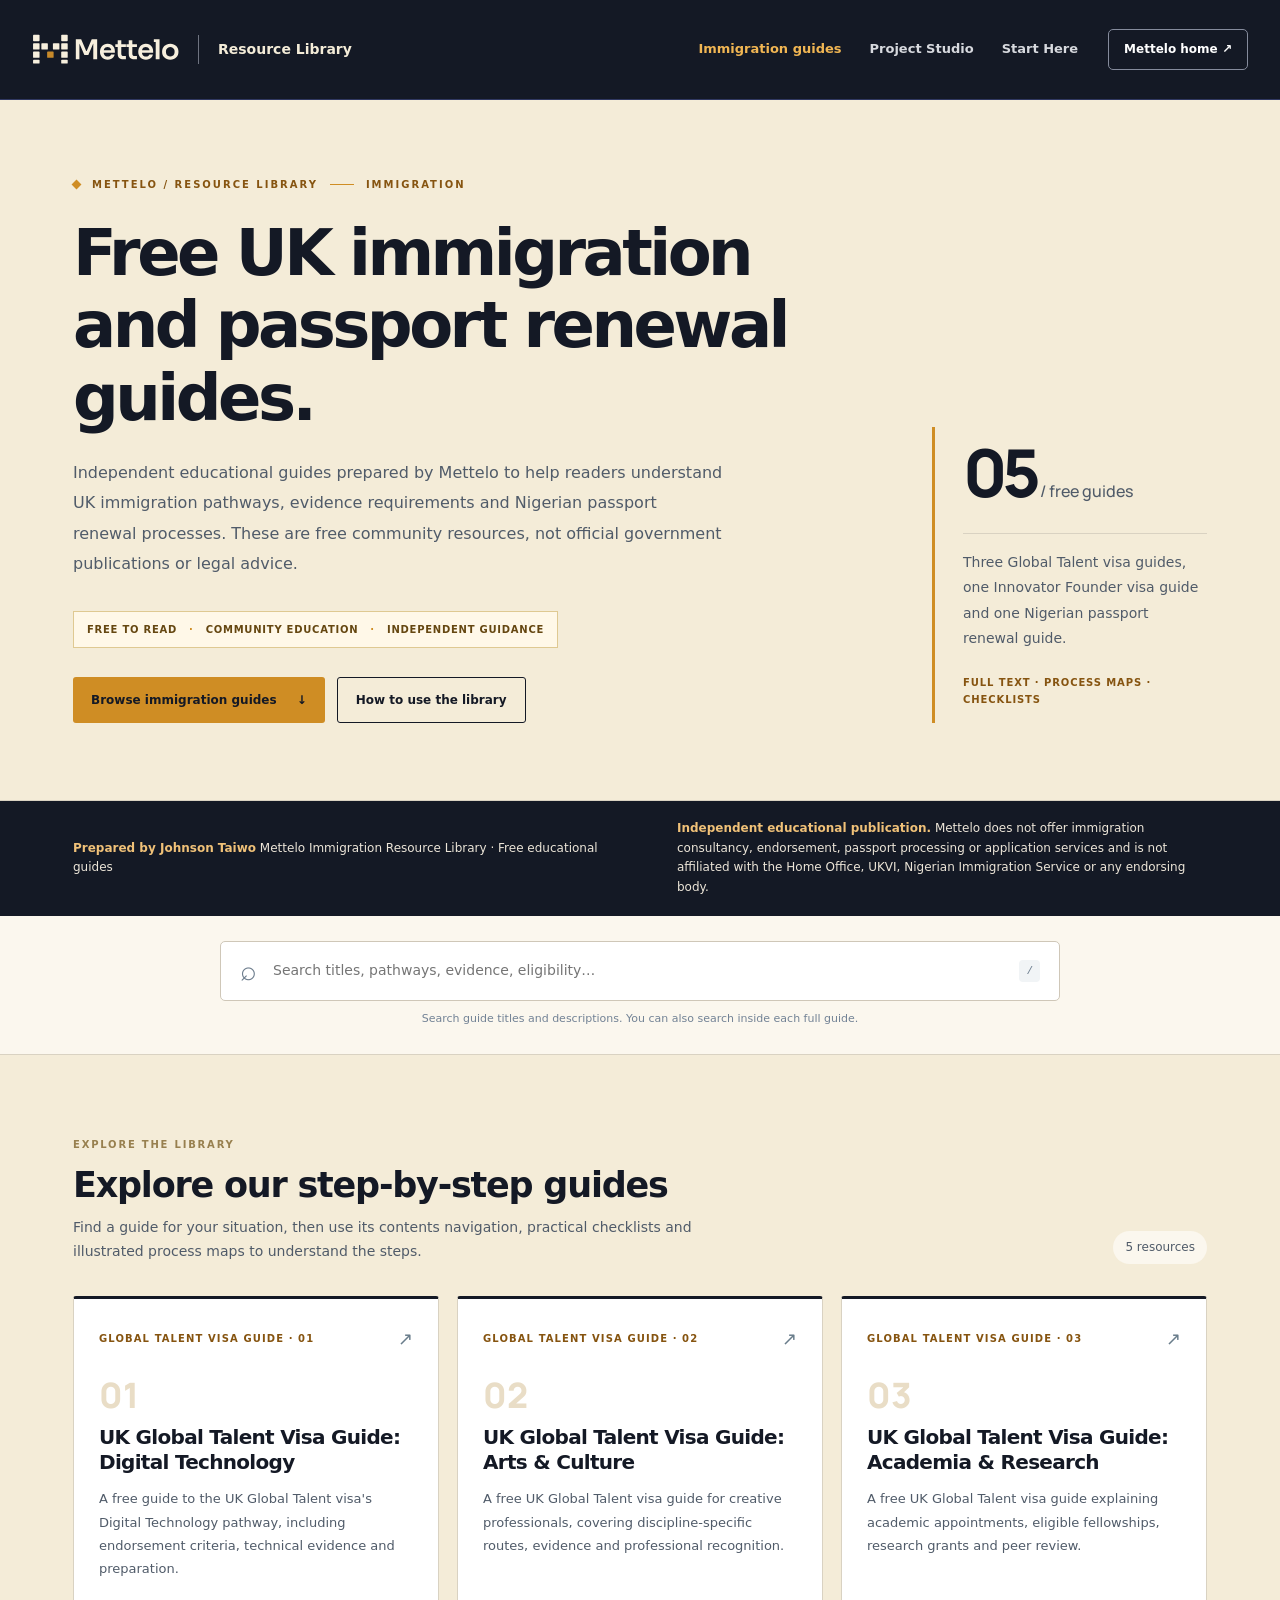
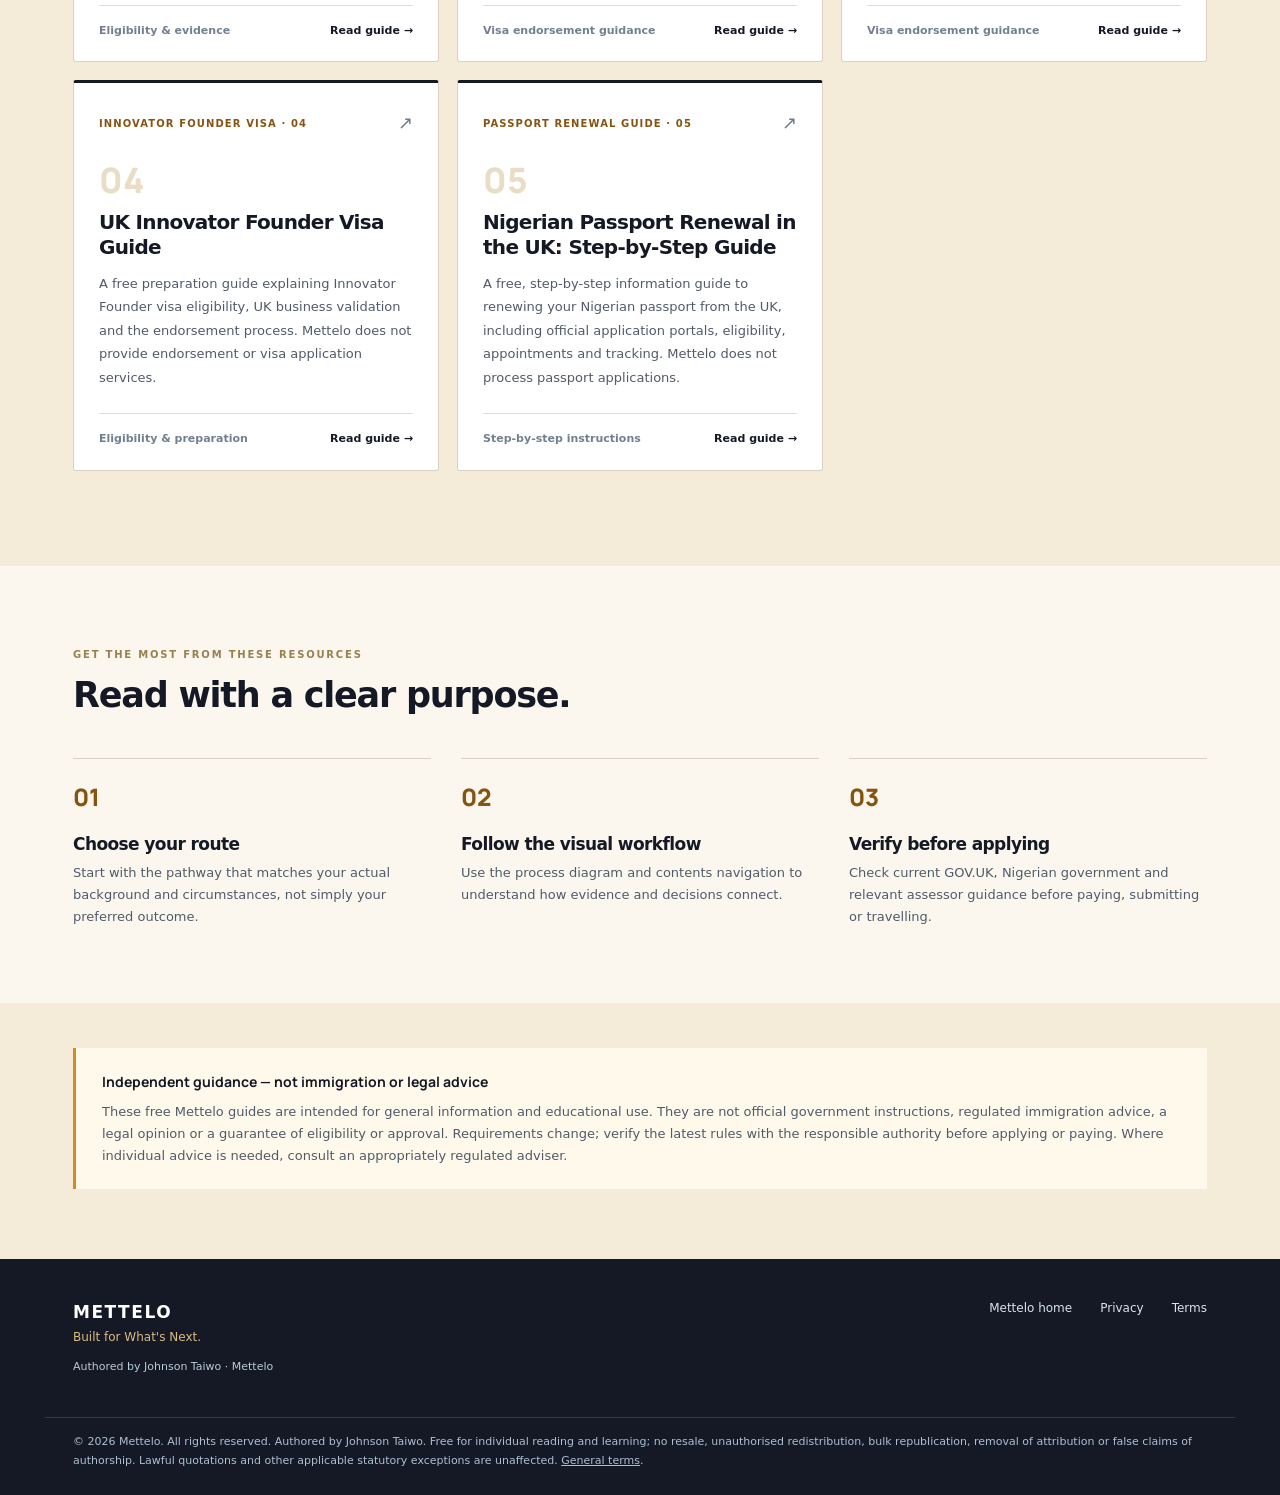
==== commit 4c2746de: "Clarify that each immigration resource is a free guide, not a service" ====
--- a/docs/index.html
+++ b/docs/index.html
@@ -18,21 +18,21 @@
 <main id="main">
 <section class="hero"><div class="hero-inner">
 <div><div class="eyebrow"><span class="eyebrow-mark"></span> METTELO / RESOURCE LIBRARY <span class="eyebrow-line"></span> IMMIGRATION</div>
-<h1>Free immigration guides and practical resources.</h1>
+<h1>Free UK immigration and passport renewal guides.</h1>
 <p class="hero-copy">Independent educational guides prepared by Mettelo to help readers understand UK immigration pathways, evidence requirements and Nigerian passport renewal processes. These are free community resources, not official government publications or legal advice.</p>
 <div class="home-badge">FREE TO READ <span aria-hidden="true">·</span> COMMUNITY EDUCATION <span aria-hidden="true">·</span> INDEPENDENT GUIDANCE</div><div class="hero-actions"><a class="button button-primary" href="#guides">Browse immigration guides <span aria-hidden="true">↓</span></a><a class="button button-outline" href="#how-to-use">How to use the library</a></div>
 </div>
-<div class="hero-aside" aria-label="Library overview"><div class="aside-number">05<span> / guides</span></div><div class="aside-rule"></div><p>Three Global Talent pathways, one founder route and a practical passport renewal guide.</p><div class="aside-footer">Full text · Process maps · Checklists</div></div>
+<div class="hero-aside" aria-label="Library overview"><div class="aside-number">05<span> / free guides</span></div><div class="aside-rule"></div><p>Three Global Talent visa guides, one Innovator Founder visa guide and one Nigerian passport renewal guide.</p><div class="aside-footer">Full text · Process maps · Checklists</div></div>
 </div></section>
-<section class="home-trust-banner" aria-label="Publication details"><div class="container"><div><strong>Prepared by Johnson Taiwo</strong><span> Mettelo Immigration Resource Library · Free educational guides</span></div><div><strong>Independent publication.</strong> Not affiliated with the Home Office, UKVI, Nigerian Immigration Service or any endorsing body.</div></div></section>
+<section class="home-trust-banner" aria-label="Publication details"><div class="container"><div><strong>Prepared by Johnson Taiwo</strong><span> Mettelo Immigration Resource Library · Free educational guides</span></div><div><strong>Independent educational publication.</strong> Mettelo does not offer immigration consultancy, endorsement, passport processing or application services and is not affiliated with the Home Office, UKVI, Nigerian Immigration Service or any endorsing body.</div></div></section>
 <section class="search-section" aria-label="Find a resource"><div class="container"><label class="search-field"><span class="search-icon" aria-hidden="true">⌕</span><span class="sr-only">Search immigration guides</span><input id="resource-search" type="search" placeholder="Search titles, pathways, evidence, eligibility…" autocomplete="off"><kbd>/</kbd></label><p class="search-tip">Search guide titles and descriptions. You can also search inside each full guide.</p></div></section>
-<section class="listing section-pad" id="guides"><div class="container"><div class="section-heading"><div><span class="overline">EXPLORE THE LIBRARY</span><h2>Immigration guides</h2><p>Find a guide for your situation, then use its contents navigation, practical checklists and illustrated process maps to understand the steps.</p></div><span class="item-count" id="result-count">5 resources</span></div>
+<section class="listing section-pad" id="guides"><div class="container"><div class="section-heading"><div><span class="overline">EXPLORE THE LIBRARY</span><h2>Explore our step-by-step guides</h2><p>Find a guide for your situation, then use its contents navigation, practical checklists and illustrated process maps to understand the steps.</p></div><span class="item-count" id="result-count">5 resources</span></div>
 <div class="cards" id="resource-cards">
-<a class="resource-card" data-keywords="digital technology global talent visa tech nation data engineering software ai product evidence promise talent" href="guide/?doc=global-talent/technology"><div class="card-top"><span class="card-category">GLOBAL TALENT · 01</span><span class="card-arrow">↗</span></div><div class="card-glyph">01</div><h3>Digital Technology</h3><p>Understand the endorsement criteria, build credible technical evidence and work through a structured development plan.</p><div class="card-bottom"><span>Evidence &amp; application</span><span>Read guide →</span></div></a>
-<a class="resource-card" data-keywords="arts culture global talent visa music art theatre architecture fashion design film literature exhibitions evidence" href="guide/?doc=global-talent/arts-and-culture"><div class="card-top"><span class="card-category">GLOBAL TALENT · 02</span><span class="card-arrow">↗</span></div><div class="card-glyph">02</div><h3>Arts &amp; Culture</h3><p>Choose the relevant creative route, understand discipline-specific evidence and plan genuine professional recognition.</p><div class="card-bottom"><span>Creative pathways</span><span>Read guide →</span></div></a>
-<a class="resource-card" data-keywords="research academia global talent visa universities fellowship academic appointment grants peer review ukri" href="guide/?doc=global-talent/academia-and-research"><div class="card-top"><span class="card-category">GLOBAL TALENT · 03</span><span class="card-arrow">↗</span></div><div class="card-glyph">03</div><h3>Academia &amp; Research</h3><p>Compare the four research endorsement routes and identify the relevant appointments, fellowships or evidence.</p><div class="card-bottom"><span>Research pathways</span><span>Read guide →</span></div></a>
-<a class="resource-card" data-keywords="innovator founder visa business startup uk customer discovery innovation validation endorsement scalable viable" href="guide/?doc=innovator-founder/guide"><div class="card-top"><span class="card-category">FOUNDERS · 04</span><span class="card-arrow">↗</span></div><div class="card-glyph">04</div><h3>Innovator Founder Visa</h3><p>Investigate UK problems, test a business idea and prepare an evidence-based innovation and endorsement case.</p><div class="card-bottom"><span>Business &amp; innovation</span><span>Read guide →</span></div></a>
-<a class="resource-card" data-keywords="nigerian passport renewal uk nigeria high commission immigration contactless appointment payment tracking" href="guide/?doc=nigerian-passport/passport-renewal-uk"><div class="card-top"><span class="card-category">PASSPORT SERVICES · 05</span><span class="card-arrow">↗</span></div><div class="card-glyph">05</div><h3>Nigerian Passport Renewal</h3><p>Follow a practical UK-based renewal journey, including eligibility, official portals, appointments and tracking.</p><div class="card-bottom"><span>Renewal process</span><span>Read guide →</span></div></a>
+<a class="resource-card" data-keywords="digital technology global talent visa tech nation data engineering software ai product evidence promise talent" href="guide/?doc=global-talent/technology"><div class="card-top"><span class="card-category">GLOBAL TALENT VISA GUIDE · 01</span><span class="card-arrow">↗</span></div><div class="card-glyph">01</div><h3>UK Global Talent Visa Guide: Digital Technology</h3><p>A free guide to the UK Global Talent visa's Digital Technology pathway, including endorsement criteria, technical evidence and preparation.</p><div class="card-bottom"><span>Eligibility &amp; evidence</span><span>Read guide →</span></div></a>
+<a class="resource-card" data-keywords="arts culture global talent visa music art theatre architecture fashion design film literature exhibitions evidence" href="guide/?doc=global-talent/arts-and-culture"><div class="card-top"><span class="card-category">GLOBAL TALENT VISA GUIDE · 02</span><span class="card-arrow">↗</span></div><div class="card-glyph">02</div><h3>UK Global Talent Visa Guide: Arts &amp; Culture</h3><p>A free UK Global Talent visa guide for creative professionals, covering discipline-specific routes, evidence and professional recognition.</p><div class="card-bottom"><span>Visa endorsement guidance</span><span>Read guide →</span></div></a>
+<a class="resource-card" data-keywords="research academia global talent visa universities fellowship academic appointment grants peer review ukri" href="guide/?doc=global-talent/academia-and-research"><div class="card-top"><span class="card-category">GLOBAL TALENT VISA GUIDE · 03</span><span class="card-arrow">↗</span></div><div class="card-glyph">03</div><h3>UK Global Talent Visa Guide: Academia &amp; Research</h3><p>A free UK Global Talent visa guide explaining academic appointments, eligible fellowships, research grants and peer review.</p><div class="card-bottom"><span>Visa endorsement guidance</span><span>Read guide →</span></div></a>
+<a class="resource-card" data-keywords="innovator founder visa business startup uk customer discovery innovation validation endorsement scalable viable" href="guide/?doc=innovator-founder/guide"><div class="card-top"><span class="card-category">INNOVATOR FOUNDER VISA · 04</span><span class="card-arrow">↗</span></div><div class="card-glyph">04</div><h3>UK Innovator Founder Visa Guide</h3><p>A free preparation guide explaining Innovator Founder visa eligibility, UK business validation and the endorsement process. Mettelo does not provide endorsement or visa application services.</p><div class="card-bottom"><span>Eligibility &amp; preparation</span><span>Read guide →</span></div></a>
+<a class="resource-card" data-keywords="nigerian passport renewal uk nigeria high commission immigration contactless appointment payment tracking" href="guide/?doc=nigerian-passport/passport-renewal-uk"><div class="card-top"><span class="card-category">PASSPORT RENEWAL GUIDE · 05</span><span class="card-arrow">↗</span></div><div class="card-glyph">05</div><h3>Nigerian Passport Renewal in the UK: Step-by-Step Guide</h3><p>A free, step-by-step information guide to renewing your Nigerian passport from the UK, including official application portals, eligibility, appointments and tracking. Mettelo does not process passport applications.</p><div class="card-bottom"><span>Step-by-step instructions</span><span>Read guide →</span></div></a>
 </div><p class="no-results" id="no-results" hidden>No matching guides. Try another search term.</p>
 </div></section>
 <section class="use-section" id="how-to-use"><div class="container"><div class="section-heading"><div><span class="overline">GET THE MOST FROM THESE RESOURCES</span><h2>Read with a clear purpose.</h2></div></div><div class="steps"><div><span class="step-no">01</span><h3>Choose your route</h3><p>Start with the pathway that matches your actual background and circumstances, not simply your preferred outcome.</p></div><div><span class="step-no">02</span><h3>Follow the visual workflow</h3><p>Use the process diagram and contents navigation to understand how evidence and decisions connect.</p></div><div><span class="step-no">03</span><h3>Verify before applying</h3><p>Check current GOV.UK, Nigerian government and relevant assessor guidance before paying, submitting or travelling.</p></div></div></div></section>
--- a/docs/assets/library.css
+++ b/docs/assets/library.css
@@ -213,3 +213,13 @@
  .diagram-controls button{font-size:11px;padding:6px 8px}
  body[data-page="guide"] .diagram-viewport{height:400px}
 }
+
+/* Free independent publication banner */
+.home-badge{display:inline-flex;flex-wrap:wrap;gap:12px;align-items:center;margin:15px 0 0;padding:9px 13px;background:#fff8e8;border:1px solid #dfc992;color:#654711;font-size:10px;font-weight:800;letter-spacing:.075em}
+.home-badge span{color:#cf8d24}
+.home-trust-banner{background:#141925;color:#ece5d8;padding:18px 0}
+.home-trust-banner .container{display:flex;align-items:center;justify-content:space-between;gap:24px}
+.home-trust-banner .container>div{font-size:12px;line-height:1.65;max-width:530px}
+.home-trust-banner strong{color:#f0c178}
+.home-trust-banner span{color:#ece5d8}
+@media(max-width:760px){.home-trust-banner .container{display:block}.home-trust-banner .container>div+div{margin-top:9px}.home-badge{font-size:9px}}
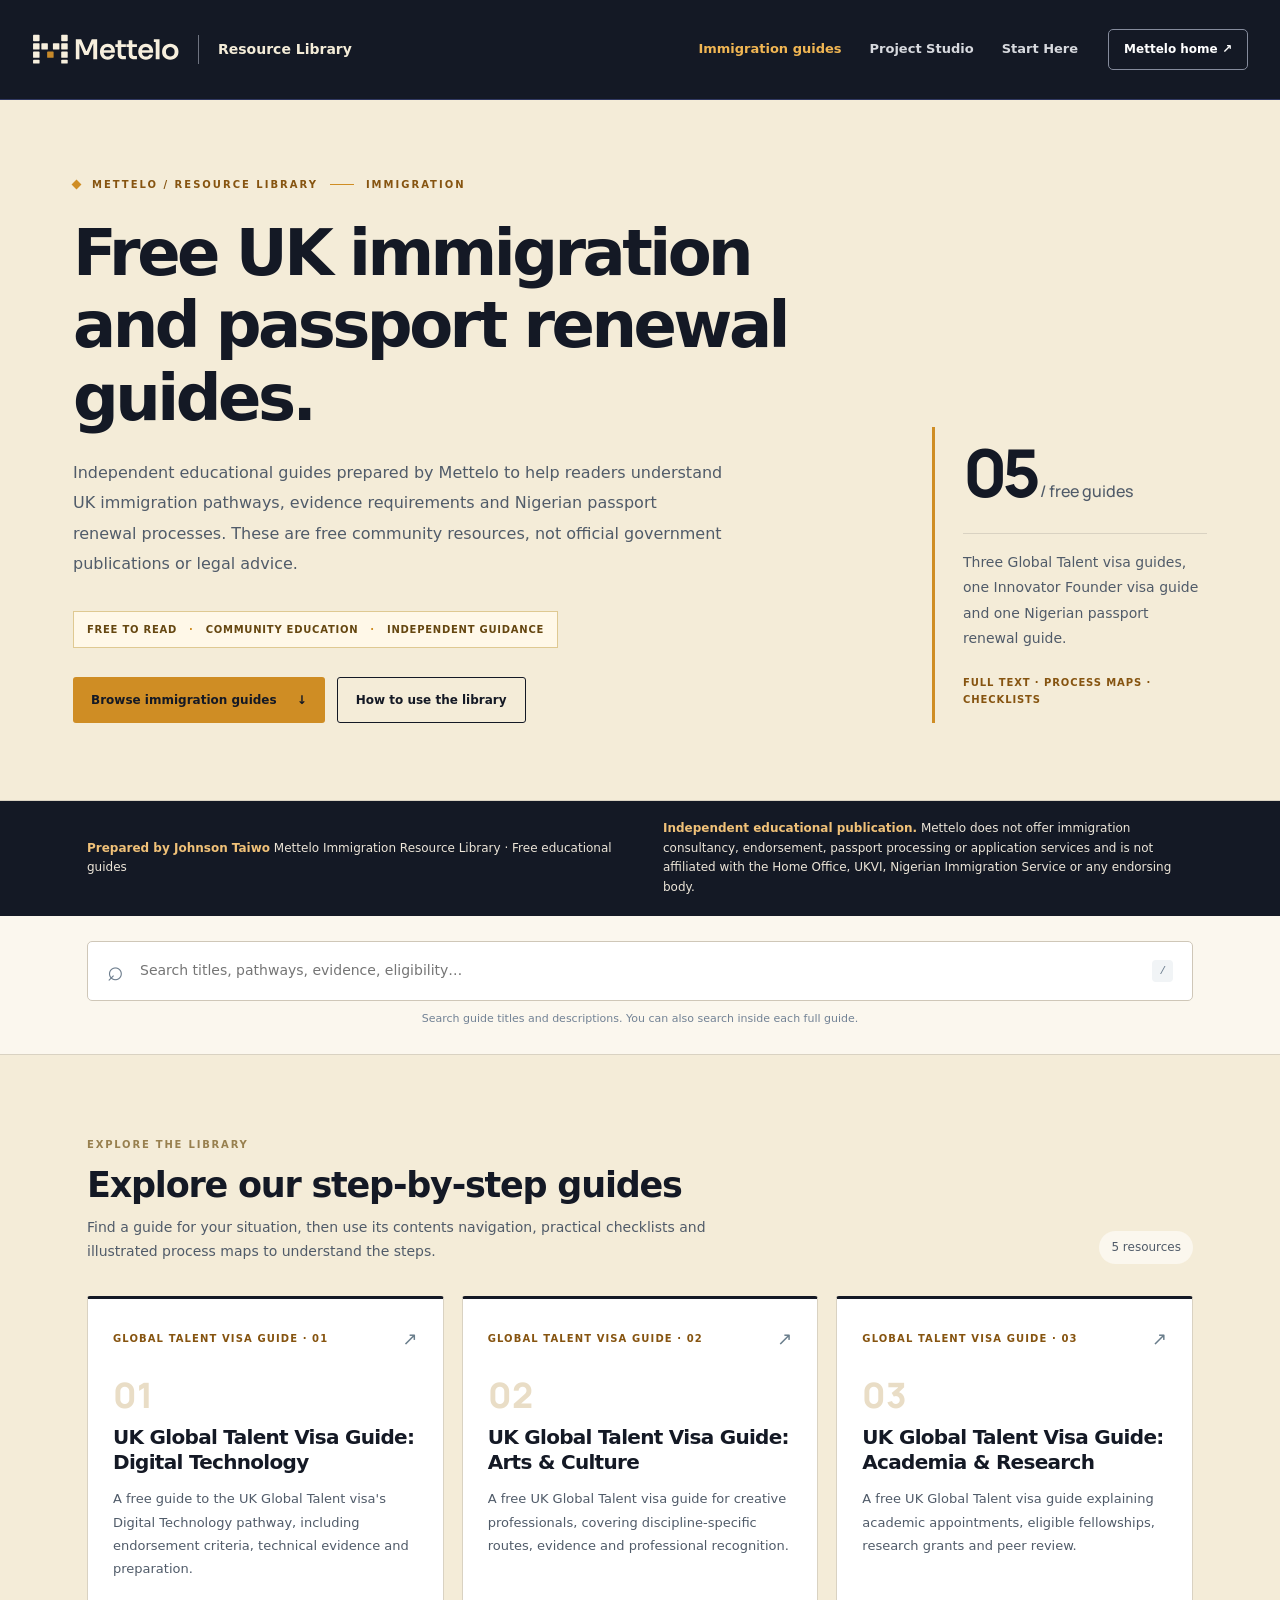
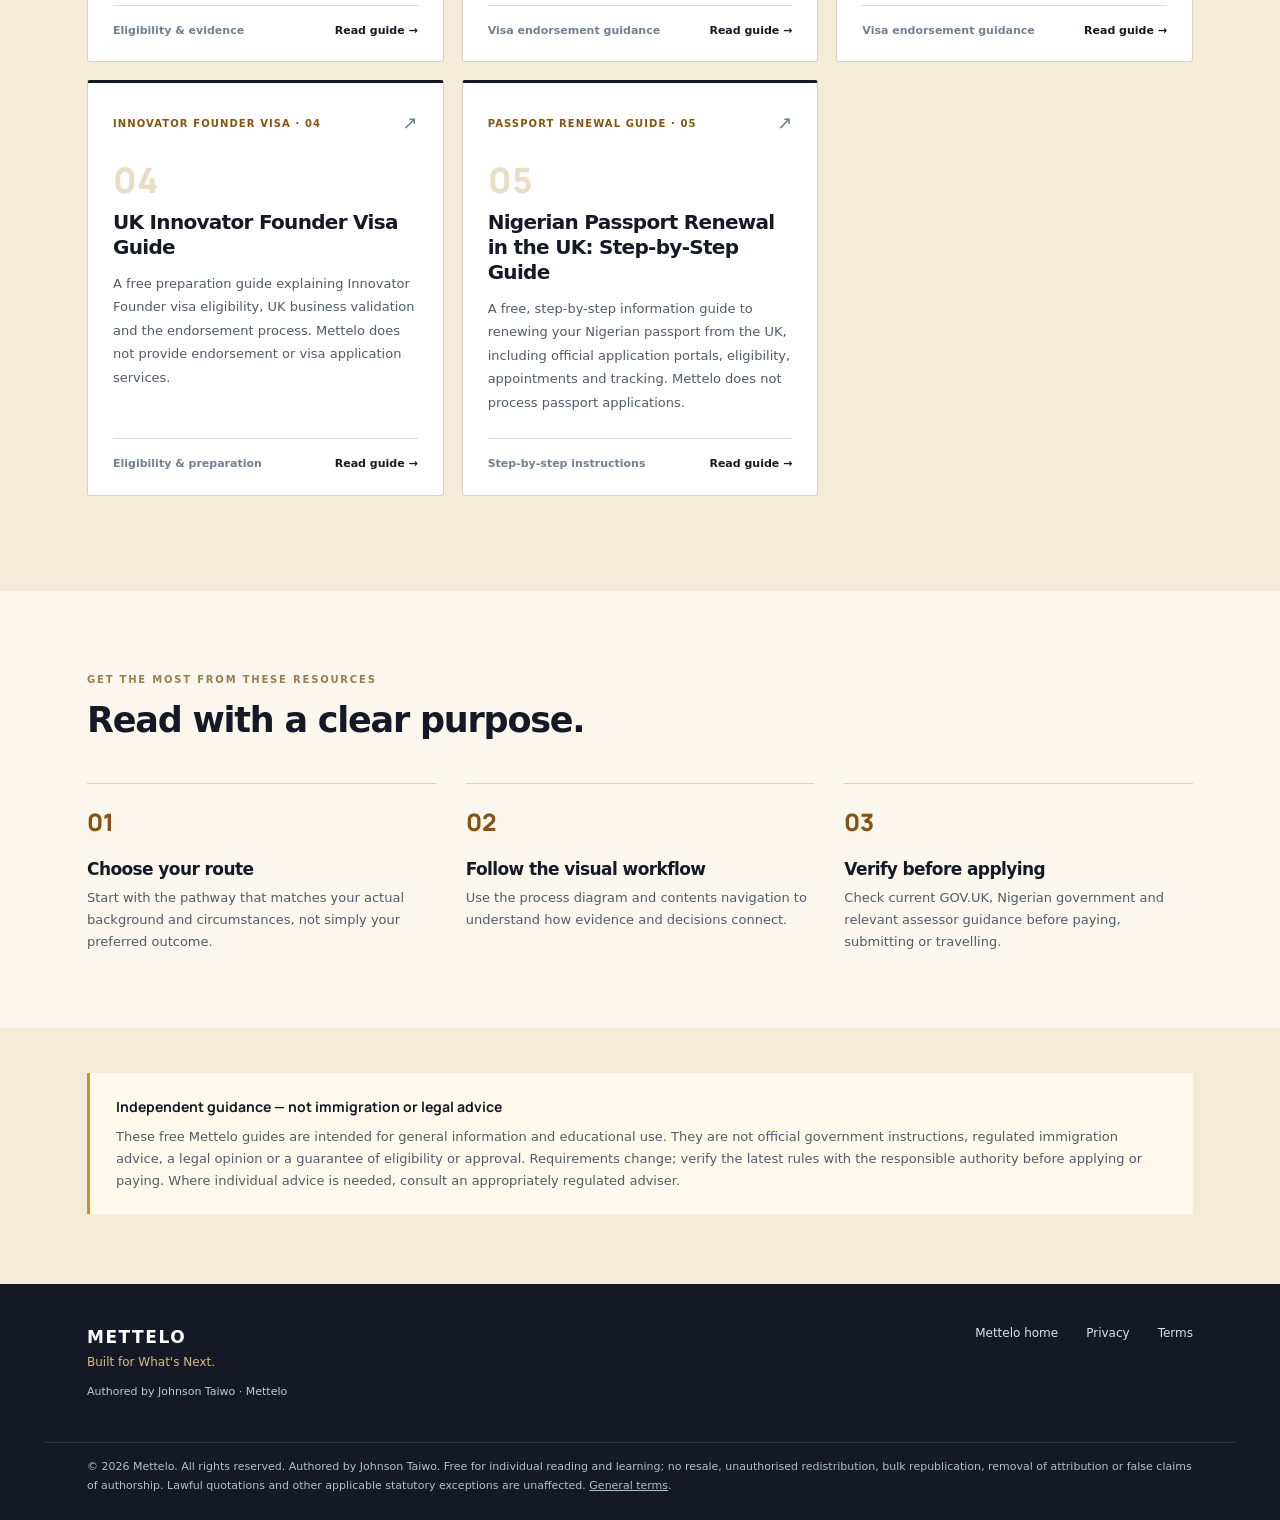
==== commit 955e4a56: "Enable responsive mobile and tablet layout, navigation and accessible controls" ====
--- a/docs/index.html
+++ b/docs/index.html
@@ -6,13 +6,15 @@
 <meta name="theme-color" content="#102743">
 <title>Free Immigration Guides & Resources | Mettelo</title>
 
-<link rel="stylesheet" href="assets/library.css">
+<link rel="stylesheet" href="assets/library.css?v=20261110-mobile-v1">
+<link rel="stylesheet" href="assets/responsive.css?v=20261110-mobile-v1">
 </head>
 <body data-page="home">
 <a class="skip" href="#main">Skip to content</a>
 <header class="site-header"><div class="header-inner">
 <a href="./" class="brand" aria-label="Mettelo Resource Library home"><img src="assets/mettelo-logo-light.svg" alt="Mettelo" class="official-logo"><span class="brand-divider"></span><span class="brand-note">Resource Library</span></a>
-<nav class="top-nav" aria-label="Resource Library"><a class="active" href="./">Immigration guides</a><a href="https://mettelo.github.io/project-library/">Project Studio</a><a href="https://mettelo.com/start/">Start Here</a></nav>
+<nav class="top-nav" id="main-navigation" aria-label="Resource Library"><a class="active" href="./">Immigration guides</a><a href="https://mettelo.github.io/project-library/">Project Studio</a><a href="https://mettelo.com/start/">Start Here</a></nav>
+<button class="nav-toggle" id="site-menu-toggle" type="button" aria-label="Open site navigation" aria-expanded="false" aria-controls="main-navigation"><span class="nav-toggle-lines" aria-hidden="true"><i></i><i></i><i></i></span><span class="nav-toggle-label">Menu</span></button>
 <a href="https://mettelo.com/" class="header-action">Mettelo home <span aria-hidden="true">↗</span></a>
 </div></header>
 <main id="main">
@@ -40,4 +42,5 @@
 </main>
 <footer class="library-footer"><div class="container footer-inner"><div><strong>METTELO</strong><span>Built for What's Next.</span><p>Authored by Johnson Taiwo · Mettelo</p></div><div><a href="https://mettelo.com/">Mettelo home</a><a href="https://mettelo.com/privacy/">Privacy</a><a href="https://mettelo.com/terms/">Terms</a></div></div><div class="container copyright">© 2026 Mettelo. All rights reserved. Authored by Johnson Taiwo. Free for individual reading and learning; no resale, unauthorised redistribution, bulk republication, removal of attribution or false claims of authorship. Lawful quotations and other applicable statutory exceptions are unaffected. <a href="https://mettelo.com/terms/">General terms</a>.</div></footer>
 <script src="assets/home.js" defer></script>
+<script src="assets/responsive.js?v=20261110-mobile-v1" defer></script>
 </body></html>
--- a/docs/assets/library.css
+++ b/docs/assets/library.css
@@ -223,3 +223,130 @@
 .home-trust-banner strong{color:#f0c178}
 .home-trust-banner span{color:#ece5d8}
 @media(max-width:760px){.home-trust-banner .container{display:block}.home-trust-banner .container>div+div{margin-top:9px}.home-badge{font-size:9px}}
+
+/* ==========================================================
+   Mettelo Reading Experience V3 — chapter navigation
+   and full-page (non-scrollboxed) process architecture
+   ========================================================== */
+body[data-page="guide"] .reader-sidebar .toc a{
+  transition:background-color .16s ease,border-color .16s ease,color .16s ease;
+  scroll-margin-block:80px;
+}
+body[data-page="guide"] .reader-sidebar .toc a.active,
+body[data-page="guide"] .reader-sidebar .toc a[aria-current="location"]{
+  background:#f3e4c5!important;color:#141925!important;
+  border-left-color:#cf8d24!important;font-weight:750;
+}
+body[data-page="guide"] .markdown-content h2,
+body[data-page="guide"] .markdown-content h3{
+  scroll-margin-top:26px;
+}
+#reading-progress{
+  position:fixed;z-index:99;top:0;left:0;right:0;height:4px;
+  transform-origin:left center;transform:scaleX(0);
+  background:#cf8d24;pointer-events:none;
+}
+body[data-page="guide"] .reader-sidebar .toc{
+  padding:0 0 20px;margin:0;overflow:visible;
+}
+body[data-page="guide"] .reader-sidebar{
+  scrollbar-color:#c7b998 #fbf7ee;
+}
+.architecture-overview{
+  max-width:100%;width:100%;margin:38px 0 42px;
+  padding:26px;background:#fbf7ee;border:1px solid #d9d2c2;
+  border-top:5px solid #cf8d24;border-radius:4px;
+  box-shadow:0 10px 30px rgba(20,25,37,.04);
+  clear:both;
+}
+.architecture-heading{max-width:760px;margin-bottom:22px}
+.architecture-kicker{
+  display:block;font-size:11px;letter-spacing:.12em;font-weight:800;
+  color:#906015;
+}
+body[data-page="guide"] .markdown-content .architecture-heading h3{
+  font-size:clamp(21px,2vw,27px);margin:8px 0;
+}
+body[data-page="guide"] .markdown-content .architecture-heading p{
+  font-size:14px;line-height:1.7;color:#505b69;margin:5px 0 0;
+}
+.architecture-grid{
+  list-style:none!important;margin:0!important;padding:0!important;
+  display:grid;grid-template-columns:repeat(4,minmax(0,1fr));
+  gap:17px;align-items:stretch;
+}
+body[data-page="guide"] .markdown-content .architecture-stage{
+  min-width:0;position:relative;margin:0!important;
+  padding:24px 18px 18px!important;
+  background:#fff;border:1px solid #d9d2c2;border-top:4px solid #303861;
+  border-radius:4px;display:flex;flex-direction:column;
+  overflow-wrap:anywhere;
+}
+.architecture-stage:not(:last-child)::after{
+  content:"→";position:absolute;right:-17px;top:37px;z-index:2;
+  width:17px;text-align:center;display:block;color:#b47819;font-size:22px;font-weight:800;
+}
+.architecture-stage-number{display:inline-flex;font-size:12px;line-height:1;font-weight:850;letter-spacing:.1em;color:#865410}
+body[data-page="guide"] .markdown-content .architecture-stage h4{
+  font-size:17px;line-height:1.38;min-height:47px;
+  margin:11px 0 9px;letter-spacing:-.015em;
+}
+body[data-page="guide"] .markdown-content .architecture-stage .architecture-intro{
+  font-size:13px;line-height:1.65;color:#505b69;margin:0 0 13px;
+}
+body[data-page="guide"] .markdown-content .architecture-stage ul{
+  list-style:none;margin:0 0 17px;padding:0!important;
+}
+body[data-page="guide"] .markdown-content .architecture-stage li{
+  position:relative;font-size:13px;line-height:1.55;
+  margin:0 0 7px;padding:0 0 0 13px;
+}
+.architecture-stage li::before{
+  content:"";width:5px;height:5px;position:absolute;left:0;top:.7em;
+  border-radius:50%;background:#cf8d24;
+}
+.architecture-decision{
+  margin-top:auto;padding:11px 11px 10px;
+  background:#fff8e9;border-left:3px solid #cf8d24;
+}
+.architecture-decision strong{
+  display:block;color:#7c5617;font-size:10px;letter-spacing:.07em;text-transform:uppercase;
+}
+body[data-page="guide"] .markdown-content .architecture-decision p{
+  color:#3d4450;font-size:12px;line-height:1.55;margin:5px 0 0;
+}
+body[data-page="guide"] .markdown-content .architecture-footnote{
+  font-size:12px;line-height:1.65;color:#697382;
+  border-top:1px solid #e0d5bf;margin:20px 0 0;padding-top:14px;
+}
+@media(min-width:1250px){
+  /* Use the full available page width instead of shrinking the process into the article text column. */
+  body[data-page="guide"] .architecture-overview{
+    width:min(1100px,calc(100vw - 352px));
+    max-width:calc(100vw - 352px);
+    margin-left:-32px;
+  }
+}
+@media(min-width:900px) and (max-width:1249px){
+  .architecture-grid{grid-template-columns:repeat(2,minmax(0,1fr))}
+  .architecture-stage:nth-child(2)::after{display:none}
+}
+@media(max-width:899px){
+  .architecture-grid{grid-template-columns:repeat(2,minmax(0,1fr))}
+  .architecture-stage:nth-child(2)::after{display:none}
+  .architecture-overview{padding:18px}
+}
+@media(max-width:570px){
+  .architecture-grid{grid-template-columns:1fr;gap:16px}
+  .architecture-stage:not(:last-child)::after{
+    content:"↓";right:auto;left:50%;bottom:-20px;top:auto;
+    transform:translateX(-50%);background:#fbf7ee;
+    height:20px;width:32px;
+  }
+  .architecture-stage:nth-child(2)::after{display:block}
+  body[data-page="guide"] .markdown-content .architecture-stage h4{min-height:0}
+  .architecture-overview{padding:16px 12px}
+}
+@media(prefers-reduced-motion:reduce){
+  body[data-page="guide"] .reader-sidebar .toc a{transition:none}
+}
--- a/docs/assets/responsive.css
+++ b/docs/assets/responsive.css
@@ -0,0 +1,230 @@
+/* Mettelo Resource Library — responsive system, Nov 2026
+   Applies to homepage and every guide. Loaded after library.css. */
+:root{--content-gutter:clamp(16px,3.5vw,42px);--tap-height:44px}
+html{scroll-padding-top:18px;-webkit-text-size-adjust:100%}
+body{min-width:0}
+img,svg,video,iframe{max-width:100%}
+a,button,select,input{touch-action:manipulation}
+:where(a,button,input,select):focus-visible{outline:3px solid #cf8d24;outline-offset:3px}
+.container{width:100%;max-width:1190px;padding-inline:var(--content-gutter)}
+.site-header{z-index:100;isolation:isolate}
+.header-inner{max-width:1280px}
+.nav-toggle{display:none;align-items:center;justify-content:center;gap:8px;min-width:44px;min-height:44px;border:1px solid #6e7380;border-radius:5px;color:#f4ecd8;background:transparent;font-size:13px;font-weight:700;cursor:pointer}
+.nav-toggle-lines{display:grid;gap:4px;width:19px}
+.nav-toggle-lines i{height:2px;width:19px;background:currentColor;border-radius:2px}
+.nav-toggle-label{font-size:12px}
+.page-nav-backdrop{display:none}
+.search-field{max-width:100%}
+.resource-card h3{overflow-wrap:break-word;hyphens:auto}
+.resource-card:focus-visible{outline-offset:4px}
+.home-trust-banner .container>div{min-width:0}
+
+/* Reading page: prevent the grid, preformatted blocks, tables and long links
+   from making the entire viewport horizontally scrollable. */
+body[data-page="guide"] .reader-shell{width:100%;min-width:0;max-width:1480px}
+body[data-page="guide"] .reader-main{min-width:0;max-width:none}
+body[data-page="guide"] #guide-content{min-width:0;overflow-wrap:anywhere}
+body[data-page="guide"] .markdown-content :where(p,li,blockquote,a,td,th){overflow-wrap:anywhere}
+body[data-page="guide"] .markdown-content .table-scroll{width:100%;max-width:100%;overflow-x:auto;overscroll-behavior-x:contain;border:1px solid #ded5c3;border-radius:6px;-webkit-overflow-scrolling:touch;background:white;scrollbar-width:thin}
+body[data-page="guide"] .markdown-content .table-scroll table{margin:0;border:0;min-width:560px}
+body[data-page="guide"] .markdown-content pre{max-width:100%;overflow-x:auto;-webkit-overflow-scrolling:touch;white-space:pre}
+body[data-page="guide"] .reader-title-block h1{overflow-wrap:anywhere}
+body[data-page="guide"] .reader-meta{row-gap:4px}
+body[data-page="guide"] .guide-switcher select{max-width:100%}
+body[data-page="guide"] .reader-tools{flex-wrap:wrap}
+body[data-page="guide"] .reader-find{min-width:0}
+body[data-page="guide"] .markdown-content blockquote{margin-inline:0}
+body[data-page="guide"] .markdown-content :where(h2,h3,h4){scroll-margin-top:76px}
+body[data-page="guide"] .architecture-overview{
+  box-sizing:border-box;width:100%;max-width:100%;margin-inline:0;
+  padding:clamp(15px,2.5vw,25px);overflow:visible
+}
+body[data-page="guide"] .architecture-grid{margin:0!important;max-width:100%;grid-template-columns:repeat(4,minmax(0,1fr));gap:12px}
+body[data-page="guide"] .architecture-stage{padding:20px 14px 15px!important;min-width:0;overflow-wrap:anywhere}
+body[data-page="guide"] .architecture-stage h4{font-size:clamp(15px,1.2vw,18px)}
+body[data-page="guide"] .architecture-stage .architecture-intro{font-size:13px}
+body[data-page="guide"] .architecture-stage li{font-size:12px}
+body[data-page="guide"] .architecture-decision p{font-size:12px}
+body[data-page="guide"] .architecture-stage:not(:last-child)::after{display:none}
+.architecture-stage{border-top-color:#303861}
+.architecture-stage::before{content:none!important}
+.reader-sidebar .toc a{display:block}
+body[data-page="guide"] .reader-sidebar .toc a{min-height:38px}
+body[data-page="guide"] .reader-sidebar .toc a.active{border-left-width:4px}
+
+/* Tablet layout: full-width reading area, accessible slide-out contents.
+   981–1199 remains two-column for roomy landscape tablets. */
+@media(max-width:1199px) and (min-width:981px){
+ body[data-page="guide"] .reader-shell{grid-template-columns:minmax(220px,248px) minmax(0,1fr)}
+ body[data-page="guide"] .reader-main{padding:34px clamp(22px,3.3vw,48px) 75px}
+ body[data-page="guide"] .architecture-grid{grid-template-columns:repeat(2,minmax(0,1fr));gap:16px}
+ body[data-page="guide"] .architecture-stage h4{min-height:0}
+ .cards{grid-template-columns:repeat(2,minmax(0,1fr))}
+}
+
+/* Compact navigation for tablets and small laptops */
+@media(max-width:980px){
+ .header-inner{min-height:72px;padding:10px var(--content-gutter);gap:12px}
+ .brand{min-width:0;margin-right:auto;gap:10px}
+ .brand img.official-logo{width:128px;max-width:128px}
+ .brand-note{font-size:12px;white-space:nowrap}
+ .brand-divider{height:24px}
+ .nav-toggle{display:inline-flex}
+ .header-action{display:none}
+ .top-nav{
+   display:none!important;position:absolute;top:100%;right:var(--content-gutter);
+   width:min(340px,calc(100vw - 2*var(--content-gutter)));
+   flex-direction:column;align-items:stretch;gap:0;
+   border:1px solid #d5c7ad;border-radius:8px;padding:8px;
+   background:#141925;box-shadow:0 18px 45px rgba(20,25,37,.25);
+   z-index:105
+ }
+ .top-nav.is-open{display:flex!important}
+ .top-nav a{display:block;padding:13px 15px;min-height:44px;border-radius:4px;color:#f4ecd8;font-size:14px}
+ .top-nav a:hover,.top-nav a:focus-visible{background:#303861}
+ .hero-inner{grid-template-columns:1fr;gap:22px;padding:55px var(--content-gutter) 60px}
+ .hero h1{font-size:clamp(35px,6vw,54px);max-width:780px}
+ .hero-copy{font-size:clamp(15px,2.5vw,17px);line-height:1.7}
+ .hero-aside{display:none}
+ .section-pad{padding:55px 0 70px}
+ .cards{grid-template-columns:repeat(2,minmax(0,1fr));gap:14px}
+ .steps{grid-template-columns:repeat(3,minmax(0,1fr));gap:20px}
+ .footer-inner{gap:24px}
+ body[data-page="guide"] .reader-shell{display:block!important}
+ body[data-page="guide"] .reader-main{padding:25px var(--content-gutter) 70px;width:100%}
+ body[data-page="guide"] .reader-sidebar{
+   display:block!important;position:fixed!important;top:0;bottom:0;left:0;
+   width:min(385px,88vw);max-width:none;height:100dvh;max-height:none;
+   overflow-y:auto;overflow-x:hidden;padding:22px 20px 35px;
+   background:#fbf7ee;z-index:1150;box-shadow:18px 0 50px rgba(20,25,37,.19);
+   visibility:hidden;transform:translateX(-105%);pointer-events:none;
+   transition:transform .26s ease,visibility .26s step-end;
+ }
+ body[data-page="guide"] .reader-sidebar.open{
+   visibility:visible;pointer-events:auto;transform:translateX(0);
+   transition:transform .26s ease,visibility 0s;
+ }
+ .toc-close{
+   display:inline-flex;align-items:center;justify-content:center;
+   min-height:44px;min-width:44px;border:1px solid #c7bca7;
+   border-radius:5px;background:#fff;font-size:18px;cursor:pointer;margin-bottom:14px;
+ }
+ .toc-backdrop{position:fixed;inset:0;background:rgba(16,21,35,.56);z-index:1140;display:none}
+ .toc-backdrop.is-visible{display:block}
+ body.toc-is-open{overflow:hidden}
+ body[data-page="guide"] .mobile-reader-nav{
+   display:flex!important;align-items:center;justify-content:space-between;
+   gap:12px;position:sticky;top:0;z-index:30;
+   background:#fff;border-bottom:1px solid #e5ddce;
+   padding:10px 0 12px;margin:-10px 0 18px
+ }
+ body[data-page="guide"] .mobile-reader-nav button{
+   display:inline-flex;align-items:center;justify-content:center;
+   min-height:44px;min-width:125px;padding:9px 14px;background:#141925;
+   color:#fff;border:1px solid #141925;border-radius:5px;font-weight:750;font-size:13px
+ }
+ body[data-page="guide"] .mobile-reader-nav a{
+   display:inline-flex;min-height:44px;align-items:center;
+   font-size:13px;padding:9px 4px;white-space:nowrap
+ }
+ body[data-page="guide"] .guide-switcher{margin-bottom:22px}
+ body[data-page="guide"] .architecture-grid{grid-template-columns:repeat(2,minmax(0,1fr));gap:14px}
+ body[data-page="guide"] .architecture-stage h4{min-height:0}
+ body[data-page="guide"] .markdown-content{font-size:16px;line-height:1.82}
+ body[data-page="guide"] .reader-title-block h1{font-size:clamp(28px,4.8vw,40px)}
+}
+@media(max-width:650px){
+ :root{--content-gutter:18px}
+ .header-inner{min-height:66px}
+ .brand img.official-logo{width:114px;max-width:114px}
+ .brand-note{font-size:11px}
+ .brand{gap:8px}
+ .nav-toggle{width:44px;overflow:hidden;padding:8px}
+ .nav-toggle-label{display:none}
+ .hero-inner{padding-top:43px;padding-bottom:48px}
+ .hero h1{font-size:clamp(33px,9vw,43px);margin:17px 0;line-height:1.16;letter-spacing:-.045em}
+ .hero-copy{font-size:15px;line-height:1.7}
+ .eyebrow{flex-wrap:wrap;font-size:9px;gap:8px;letter-spacing:.12em}
+ .home-badge{gap:7px;line-height:1.4;font-size:9px}
+ .hero-actions{flex-direction:column;align-items:stretch}
+ .hero-actions .button{width:100%;min-height:46px}
+ .home-trust-banner{padding:14px 0}
+ .home-trust-banner .container{display:block}
+ .home-trust-banner .container>div+div{margin-top:10px}
+ .search-section{padding:17px 0}
+ .search-field{padding:11px 13px;min-height:48px}
+ .search-field input{font-size:16px}
+ .search-field kbd{display:none}
+ .search-tip{text-align:left;line-height:1.6}
+ .cards{grid-template-columns:minmax(0,1fr);gap:13px}
+ .resource-card{min-height:0;padding:20px 20px 18px}
+ .resource-card h3{font-size:19px;line-height:1.4}
+ .card-glyph{margin:15px 0 11px;font-size:30px}
+ .card-bottom{flex-wrap:wrap}
+ .steps{grid-template-columns:minmax(0,1fr);gap:20px}
+ .section-heading{display:block;margin-bottom:23px}
+ .section-heading h2{font-size:clamp(24px,6vw,29px)}
+ .item-count{display:inline-flex;margin-top:12px}
+ .use-section{padding:48px 0}
+ .notice-section{padding:30px 0 50px}
+ .notice-box{padding:19px}
+ .footer-inner{display:block;padding-top:32px}
+ .footer-inner>div:last-child{display:flex;flex-wrap:wrap;gap:14px;margin-top:20px}
+ .copyright{line-height:1.8}
+ body[data-page="guide"] .reader-main{padding:16px 17px 60px}
+ body[data-page="guide"] .reader-breadcrumb{margin-bottom:18px;flex-wrap:wrap}
+ body[data-page="guide"] .guide-switcher{display:block;padding:13px 14px}
+ body[data-page="guide"] .guide-switcher label{display:block;margin-bottom:7px}
+ body[data-page="guide"] .guide-switcher select{font-size:16px;width:100%;min-width:0;min-height:46px}
+ body[data-page="guide"] .reader-pretitle{font-size:10px;letter-spacing:.1em}
+ body[data-page="guide"] .reader-title-block h1{font-size:clamp(26px,7vw,34px);margin:9px 0 12px}
+ body[data-page="guide"] .reader-title-block p{font-size:15px;line-height:1.65}
+ body[data-page="guide"] .reader-meta{display:block;margin:15px 0}
+ body[data-page="guide"] .reader-meta span{display:block}
+ body[data-page="guide"] .reader-meta span+span::before{display:none}
+ body[data-page="guide"] .reader-legal-note{padding:14px 15px;margin:17px 0 23px}
+ body[data-page="guide"] .reader-tools{display:flex;align-items:stretch;gap:8px;margin-bottom:30px}
+ body[data-page="guide"] .reader-find{flex:1 1 100%;padding:10px 12px;min-height:46px}
+ body[data-page="guide"] .reader-find input{font-size:16px}
+ body[data-page="guide"] .reader-tools button{min-height:44px;flex:0 0 auto}
+ body[data-page="guide"] #find-count{min-height:22px;align-self:center}
+ body[data-page="guide"] .markdown-content{font-size:15.5px;line-height:1.78}
+ body[data-page="guide"] .markdown-content h2{font-size:clamp(21px,6vw,26px);margin-top:38px;line-height:1.35}
+ body[data-page="guide"] .markdown-content h3{font-size:19px;line-height:1.4;margin-top:26px}
+ body[data-page="guide"] .markdown-content h4{font-size:16px}
+ body[data-page="guide"] .markdown-content p{margin:12px 0 17px}
+ body[data-page="guide"] .markdown-content ul,
+ body[data-page="guide"] .markdown-content ol{padding-left:20px}
+ body[data-page="guide"] .markdown-content li{margin-bottom:8px}
+ body[data-page="guide"] .markdown-content blockquote{padding:13px 14px}
+ body[data-page="guide"] .markdown-content .table-scroll{margin:14px 0}
+ body[data-page="guide"] .architecture-overview{padding:18px 13px;width:100%;margin:25px 0 30px}
+ body[data-page="guide"] .architecture-grid{grid-template-columns:minmax(0,1fr);gap:18px}
+ body[data-page="guide"] .architecture-stage{padding:18px 16px!important}
+ body[data-page="guide"] .architecture-stage:not(:last-child)::after{
+   content:"↓";position:absolute;display:block;bottom:-20px;left:50%;
+   top:auto;right:auto;color:#ae771d;width:34px;height:18px;
+   font-size:20px;line-height:1;transform:translateX(-50%);z-index:1;
+   background:#fbf7ee
+ }
+ body[data-page="guide"] .architecture-stage h4{font-size:18px;margin-bottom:9px}
+ body[data-page="guide"] .architecture-stage .architecture-intro{font-size:14px}
+ body[data-page="guide"] .architecture-stage li{font-size:13.5px}
+ body[data-page="guide"] .architecture-decision p{font-size:13px}
+ body[data-page="guide"] .architecture-heading h3{font-size:22px}
+ body[data-page="guide"] .architecture-heading p{font-size:13px}
+ body[data-page="guide"] .reader-bottom{margin-top:38px}
+}
+@media(max-width:360px){
+ :root{--content-gutter:13px}
+ .brand img.official-logo{width:102px;max-width:102px}
+ .brand-note{font-size:10px}
+ .header-inner{gap:6px}
+ body[data-page="guide"] .reader-main{padding-inline:13px}
+ body[data-page="guide"] .mobile-reader-nav{gap:4px}
+ body[data-page="guide"] .mobile-reader-nav button{min-width:110px;padding-inline:8px;font-size:12px}
+}
+@media(prefers-reduced-motion:reduce){
+ .reader-sidebar{transition:none!important}
+ .resource-card,.button{transition:none!important}
+}
